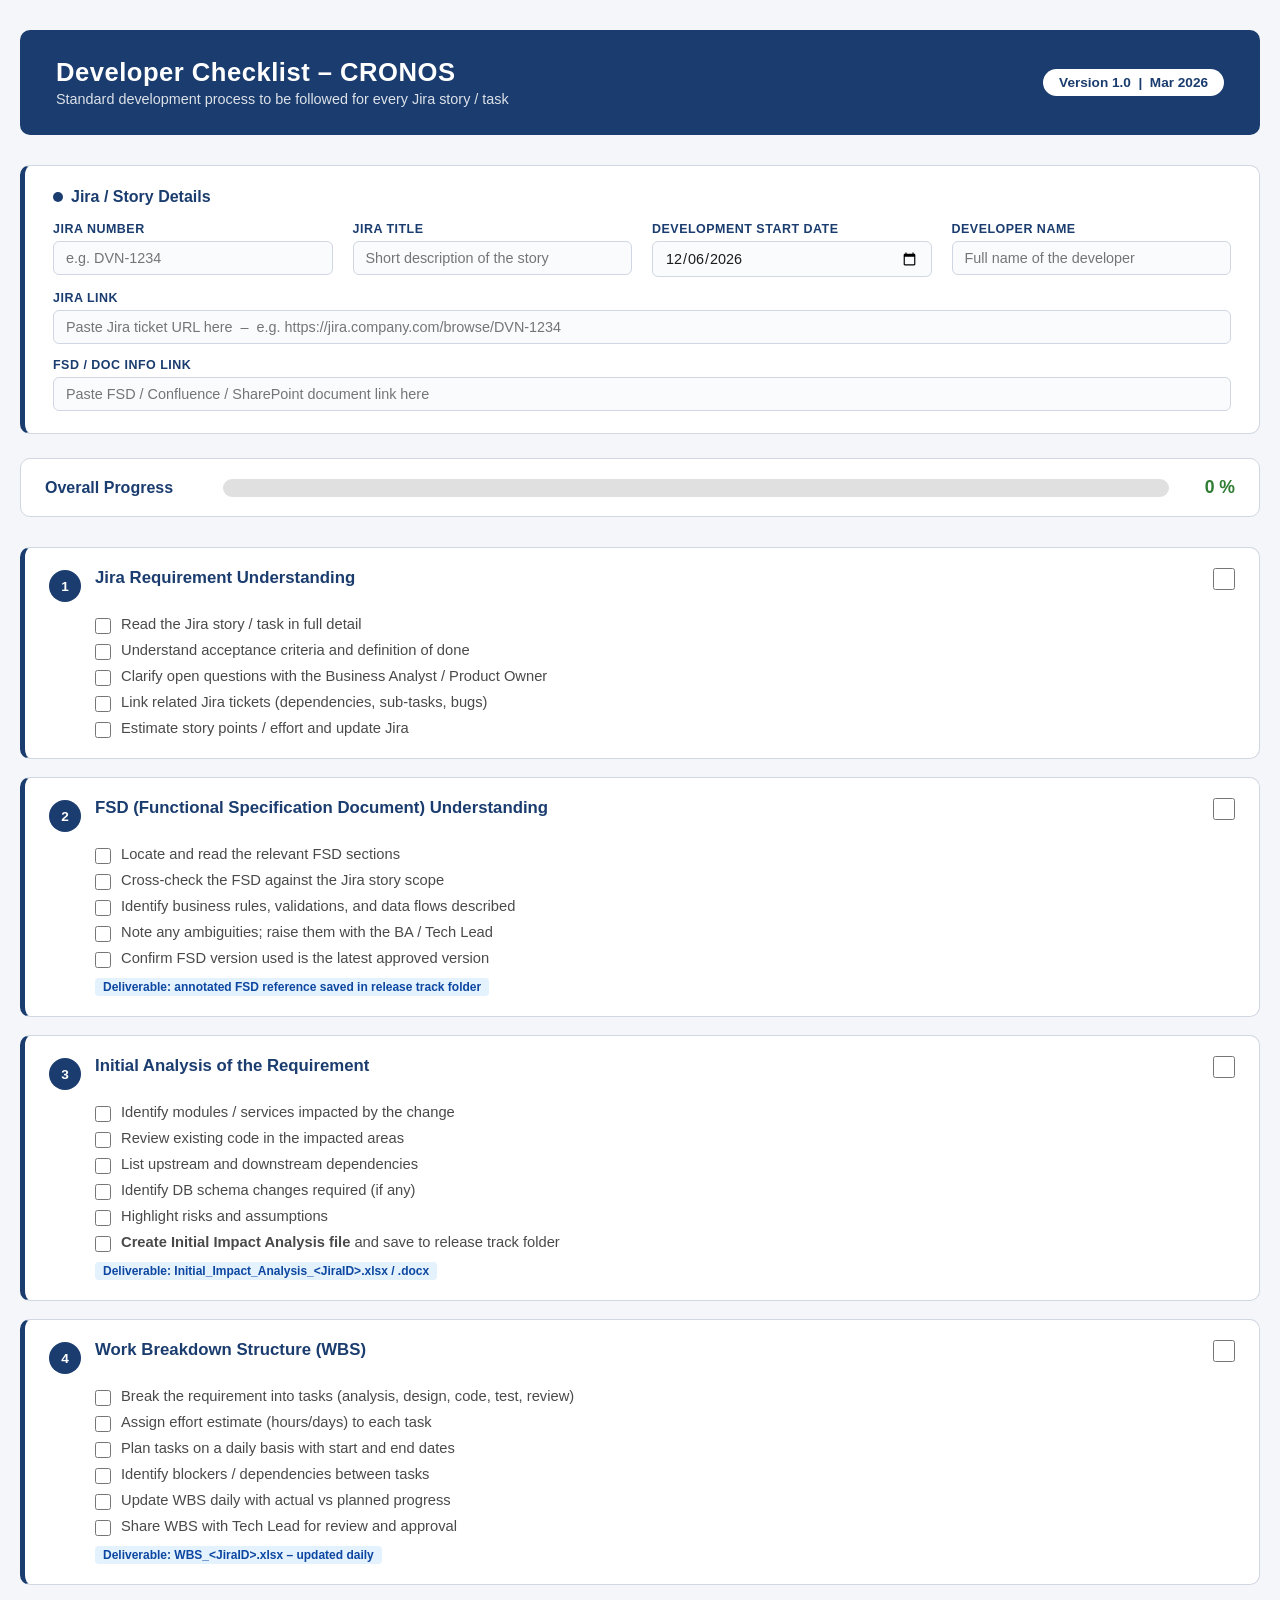
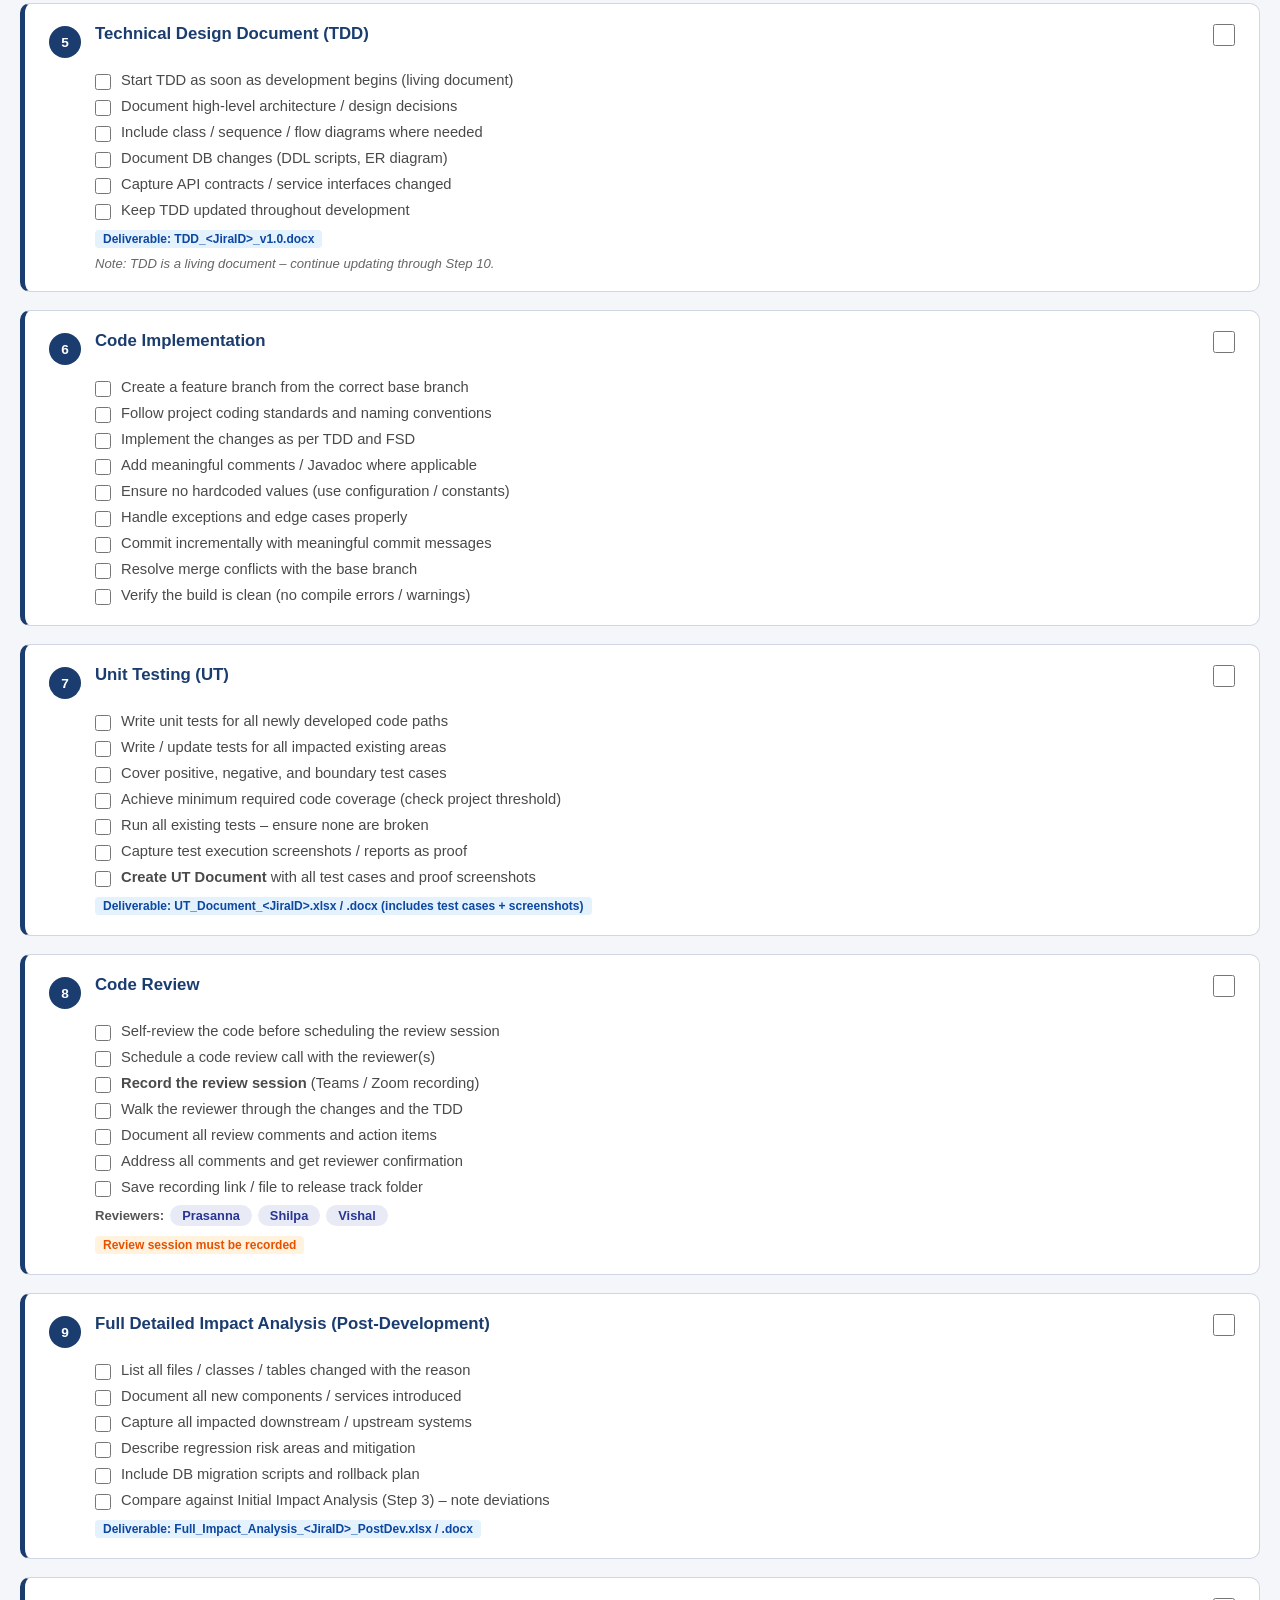
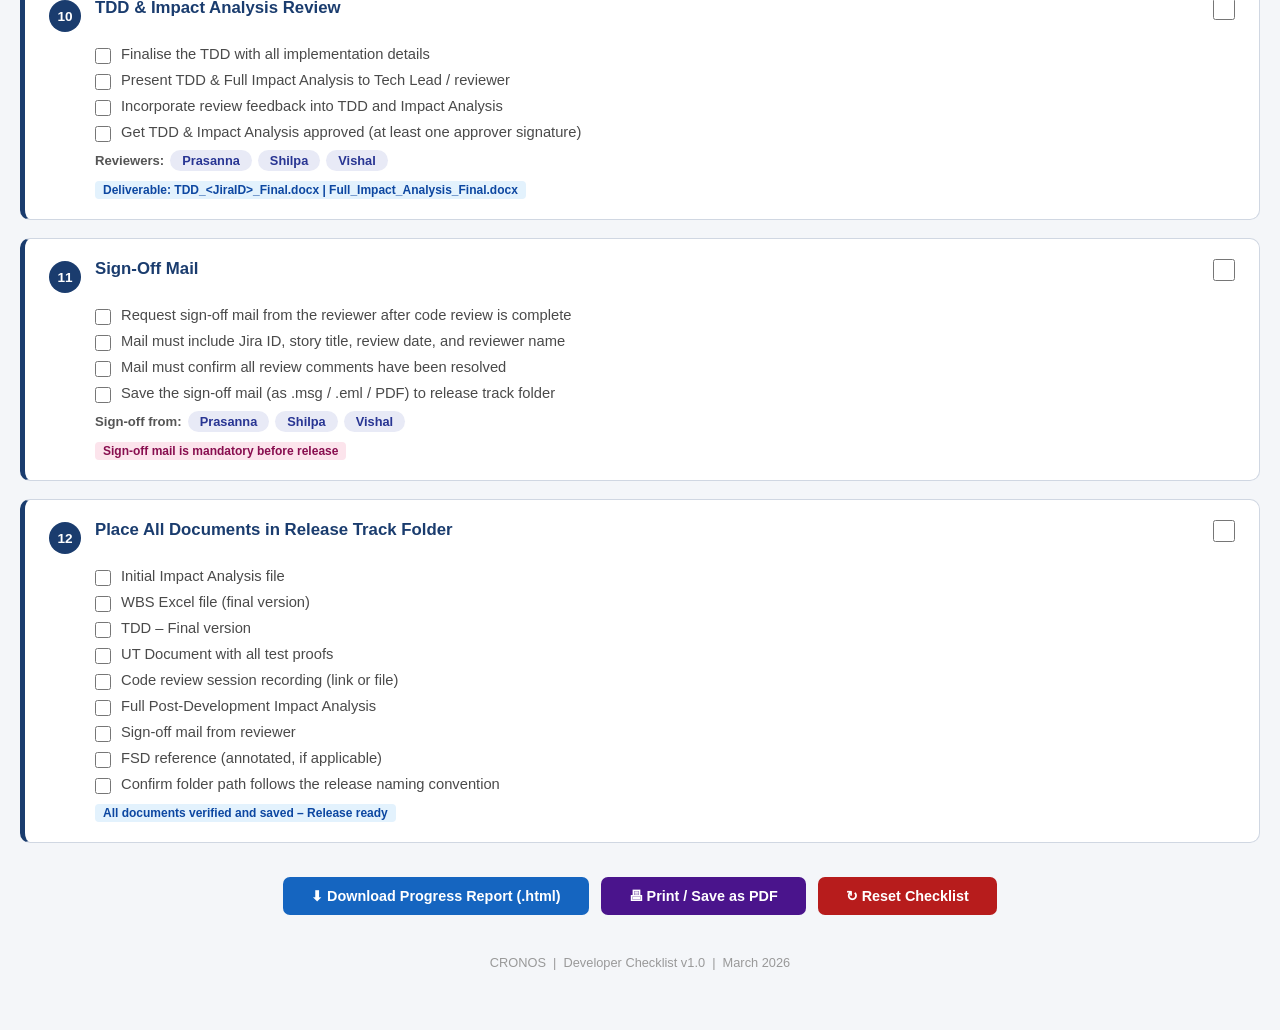
==== index.html @ ef82ad5d "Add files via upload DevCheckList_V1" ====
<!DOCTYPE html>
<html lang="en">
  <head>
    <meta charset="UTF-8" />
    <meta name="viewport" content="width=device-width, initial-scale=1.0" />
    <title>Dev Cronos</title>
    <style>
      :root {
        --primary: #1a3c6e;
        --accent: #2e7d32;
        --warn: #b71c1c;
        --light-bg: #f4f6f9;
        --card-bg: #ffffff;
        --border: #d0d7e2;
        --text: #1c1c1c;
        --sub-text: #4a4a4a;
        --done-bg: #e8f5e9;
        --done-text: #1b5e20;
      }

      * {
        box-sizing: border-box;
        margin: 0;
        padding: 0;
      }

      body {
        font-family: "Segoe UI", Tahoma, Geneva, Verdana, sans-serif;
        background: var(--light-bg);
        color: var(--text);
        padding: 30px 20px 60px;
      }

      header {
        background: var(--primary);
        color: #fff;
        border-radius: 10px;
        padding: 28px 36px;
        margin-bottom: 30px;
        display: flex;
        align-items: center;
        justify-content: space-between;
        flex-wrap: wrap;
        gap: 12px;
      }
      header h1 {
        font-size: 1.6rem;
        letter-spacing: 0.5px;
      }
      header p {
        font-size: 0.9rem;
        opacity: 0.85;
        margin-top: 4px;
      }
      .badge {
        background: #fff;
        color: var(--primary);
        font-weight: 700;
        font-size: 0.85rem;
        border-radius: 20px;
        padding: 6px 16px;
        white-space: nowrap;
      }

      /* ── Progress bar ── */
      .progress-wrap {
        background: var(--card-bg);
        border: 1px solid var(--border);
        border-radius: 10px;
        padding: 18px 24px;
        margin-bottom: 30px;
        display: flex;
        align-items: center;
        gap: 18px;
        flex-wrap: wrap;
      }
      .progress-label {
        font-weight: 600;
        color: var(--primary);
        min-width: 160px;
      }
      .bar-outer {
        flex: 1;
        min-width: 200px;
        background: #e0e0e0;
        border-radius: 20px;
        height: 18px;
        overflow: hidden;
      }
      .bar-inner {
        height: 100%;
        background: linear-gradient(90deg, #2e7d32, #66bb6a);
        border-radius: 20px;
        transition: width 0.4s ease;
        width: 0%;
      }
      .progress-pct {
        font-weight: 700;
        font-size: 1.1rem;
        color: var(--accent);
        min-width: 48px;
        text-align: right;
      }

      /* ── Step cards ── */
      .step-card {
        background: var(--card-bg);
        border: 1px solid var(--border);
        border-left: 5px solid var(--primary);
        border-radius: 10px;
        padding: 20px 24px;
        margin-bottom: 18px;
        transition: border-left-color 0.25s, background 0.25s;
      }
      .step-card.completed {
        border-left-color: var(--accent);
        background: var(--done-bg);
      }

      .step-header {
        display: flex;
        align-items: flex-start;
        gap: 14px;
      }

      .step-number {
        background: var(--primary);
        color: #fff;
        font-weight: 700;
        font-size: 0.85rem;
        border-radius: 50%;
        width: 32px;
        height: 32px;
        display: flex;
        align-items: center;
        justify-content: center;
        flex-shrink: 0;
        margin-top: 2px;
        transition: background 0.25s;
      }
      .step-card.completed .step-number {
        background: var(--accent);
      }

      .step-title {
        font-size: 1.05rem;
        font-weight: 700;
        color: var(--primary);
        flex: 1;
      }
      .step-card.completed .step-title {
        color: var(--done-text);
      }

      /* main checkbox */
      .main-check {
        width: 22px;
        height: 22px;
        cursor: pointer;
        accent-color: var(--accent);
        flex-shrink: 0;
      }

      .step-body {
        margin-top: 14px;
        padding-left: 46px;
      }

      /* sub-checklist */
      .sub-list {
        list-style: none;
        display: flex;
        flex-direction: column;
        gap: 8px;
      }
      .sub-list li {
        display: flex;
        align-items: flex-start;
        gap: 10px;
        font-size: 0.92rem;
        color: var(--sub-text);
      }
      .sub-list input[type="checkbox"] {
        width: 16px;
        height: 16px;
        cursor: pointer;
        accent-color: var(--accent);
        flex-shrink: 0;
        margin-top: 2px;
      }
      .sub-list span.done {
        text-decoration: line-through;
        color: #999;
      }

      /* notes / deliverable tag */
      .tag {
        display: inline-block;
        font-size: 0.75rem;
        font-weight: 600;
        border-radius: 4px;
        padding: 2px 8px;
        margin-top: 10px;
      }
      .tag-deliverable {
        background: #e3f2fd;
        color: #0d47a1;
      }
      .tag-review {
        background: #fff3e0;
        color: #e65100;
      }
      .tag-signoff {
        background: #fce4ec;
        color: #880e4f;
      }

      .note {
        font-size: 0.82rem;
        color: #666;
        margin-top: 8px;
        font-style: italic;
      }

      /* reviewer chips */
      .reviewers {
        margin-top: 8px;
        display: flex;
        flex-wrap: wrap;
        gap: 6px;
      }
      .chip {
        background: #e8eaf6;
        color: #283593;
        border-radius: 20px;
        padding: 3px 12px;
        font-size: 0.8rem;
        font-weight: 600;
      }

      /* ── Jira Info Panel ── */
      .jira-panel {
        background: var(--card-bg);
        border: 1px solid var(--border);
        border-left: 5px solid var(--primary);
        border-radius: 10px;
        padding: 22px 28px;
        margin-bottom: 24px;
      }
      .jira-panel h2 {
        font-size: 1rem;
        font-weight: 700;
        color: var(--primary);
        margin-bottom: 16px;
        display: flex;
        align-items: center;
        gap: 8px;
      }
      .jira-panel h2::before {
        content: "";
        display: inline-block;
        width: 10px;
        height: 10px;
        background: var(--primary);
        border-radius: 50%;
      }
      .jira-grid {
        display: grid;
        grid-template-columns: repeat(auto-fill, minmax(260px, 1fr));
        gap: 14px 20px;
      }
      .jira-field {
        display: flex;
        flex-direction: column;
        gap: 5px;
      }
      .jira-field label {
        font-size: 0.78rem;
        font-weight: 700;
        color: var(--primary);
        text-transform: uppercase;
        letter-spacing: 0.5px;
      }
      .jira-field input {
        border: 1px solid var(--border);
        border-radius: 6px;
        padding: 8px 12px;
        font-size: 0.9rem;
        font-family: inherit;
        color: var(--text);
        background: #fafbfd;
        width: 100%;
        transition: border-color 0.2s, box-shadow 0.2s;
      }
      .jira-field input:focus {
        outline: none;
        border-color: var(--primary);
        box-shadow: 0 0 0 3px rgba(26, 60, 110, 0.12);
      }
      .jira-field.full-width {
        grid-column: 1 / -1;
      }

      /* ── Action Buttons ── */
      .actions {
        display: flex;
        justify-content: center;
        flex-wrap: wrap;
        gap: 12px;
        margin-top: 34px;
      }
      .actions button {
        border: none;
        border-radius: 7px;
        padding: 11px 28px;
        font-size: 0.9rem;
        font-weight: 700;
        cursor: pointer;
        font-family: inherit;
        transition: background 0.2s, transform 0.1s;
      }
      .actions button:active {
        transform: scale(0.97);
      }
      .btn-reset {
        background: var(--warn);
        color: #fff;
      }
      .btn-reset:hover {
        background: #c62828;
      }
      .btn-html {
        background: #1565c0;
        color: #fff;
      }
      .btn-html:hover {
        background: #0d47a1;
      }
      .btn-pdf {
        background: #4a148c;
        color: #fff;
      }
      .btn-pdf:hover {
        background: #38006b;
      }

      footer {
        text-align: center;
        margin-top: 40px;
        font-size: 0.8rem;
        color: #999;
      }

      /* ── Print / PDF ── */
      @media print {
        body {
          background: #fff;
          padding: 10px;
          font-size: 11pt;
        }
        header {
          border-radius: 0;
          padding: 14px 20px;
        }
        .jira-panel,
        .progress-wrap,
        .step-card {
          break-inside: avoid;
        }
        .actions {
          display: none !important;
        }
        .jira-field input {
          border: none;
          border-bottom: 1px solid #ccc;
          background: transparent;
          padding: 2px 4px;
        }
        .bar-inner {
          print-color-adjust: exact;
          -webkit-print-color-adjust: exact;
        }
        .step-card.completed {
          background: #e8f5e9 !important;
        }
      }
    </style>
  </head>
  <body>
    <header>
      <div>
        <h1>Developer Checklist – CRONOS</h1>
        <p>
          Standard development process to be followed for every Jira story /
          task
        </p>
      </div>
      <span class="badge">Version 1.0 &nbsp;|&nbsp; Mar 2026</span>
    </header>

    <!-- ── JIRA INFO PANEL ── -->
    <div class="jira-panel">
      <h2>Jira / Story Details</h2>
      <div class="jira-grid">
        <div class="jira-field">
          <label>Jira Number</label>
          <input
            type="text"
            id="fi-jira-number"
            placeholder="e.g. DVN-1234"
            oninput="autoSave()"
          />
        </div>

        <div class="jira-field">
          <label>Jira Title</label>
          <input
            type="text"
            id="fi-jira-title"
            placeholder="Short description of the story"
            oninput="autoSave()"
          />
        </div>

        <div class="jira-field">
          <label>Development Start Date</label>
          <input type="date" id="fi-date" oninput="autoSave()" />
        </div>

        <div class="jira-field">
          <label>Developer Name</label>
          <input
            type="text"
            id="fi-dev-name"
            placeholder="Full name of the developer"
            oninput="autoSave()"
          />
        </div>

        <div class="jira-field full-width">
          <label>Jira Link</label>
          <input
            type="url"
            id="fi-jira-link"
            placeholder="Paste Jira ticket URL here  –  e.g. https://jira.company.com/browse/DVN-1234"
            oninput="autoSave()"
          />
        </div>

        <div class="jira-field full-width">
          <label>FSD / Doc Info Link</label>
          <input
            type="url"
            id="fi-fsd-link"
            placeholder="Paste FSD / Confluence / SharePoint document link here"
            oninput="autoSave()"
          />
        </div>
      </div>
    </div>

    <!-- ── PROGRESS ── -->
    <div class="progress-wrap">
      <span class="progress-label">Overall Progress</span>
      <div class="bar-outer">
        <div class="bar-inner" id="progressBar"></div>
      </div>
      <span class="progress-pct" id="progressPct">0 %</span>
    </div>

    <!-- ══════════════════════════════════════════════
     STEP 1
════════════════════════════════════════════════ -->
    <div class="step-card" id="card-1">
      <div class="step-header">
        <span class="step-number">1</span>
        <span class="step-title">Jira Requirement Understanding</span>
        <input
          type="checkbox"
          class="main-check"
          id="main-1"
          onchange="toggleCard(1)"
        />
      </div>
      <div class="step-body">
        <ul class="sub-list">
          <li>
            <input type="checkbox" class="sub-cb" onchange="syncMain(1)" /><span
              >Read the Jira story / task in full detail</span
            >
          </li>
          <li>
            <input type="checkbox" class="sub-cb" onchange="syncMain(1)" /><span
              >Understand acceptance criteria and definition of done</span
            >
          </li>
          <li>
            <input type="checkbox" class="sub-cb" onchange="syncMain(1)" /><span
              >Clarify open questions with the Business Analyst / Product
              Owner</span
            >
          </li>
          <li>
            <input type="checkbox" class="sub-cb" onchange="syncMain(1)" /><span
              >Link related Jira tickets (dependencies, sub-tasks, bugs)</span
            >
          </li>
          <li>
            <input type="checkbox" class="sub-cb" onchange="syncMain(1)" /><span
              >Estimate story points / effort and update Jira</span
            >
          </li>
        </ul>
      </div>
    </div>

    <!-- ══════════════════════════════════════════════
     STEP 2
════════════════════════════════════════════════ -->
    <div class="step-card" id="card-2">
      <div class="step-header">
        <span class="step-number">2</span>
        <span class="step-title"
          >FSD (Functional Specification Document) Understanding</span
        >
        <input
          type="checkbox"
          class="main-check"
          id="main-2"
          onchange="toggleCard(2)"
        />
      </div>
      <div class="step-body">
        <ul class="sub-list">
          <li>
            <input type="checkbox" class="sub-cb" onchange="syncMain(2)" /><span
              >Locate and read the relevant FSD sections</span
            >
          </li>
          <li>
            <input type="checkbox" class="sub-cb" onchange="syncMain(2)" /><span
              >Cross-check the FSD against the Jira story scope</span
            >
          </li>
          <li>
            <input type="checkbox" class="sub-cb" onchange="syncMain(2)" /><span
              >Identify business rules, validations, and data flows
              described</span
            >
          </li>
          <li>
            <input type="checkbox" class="sub-cb" onchange="syncMain(2)" /><span
              >Note any ambiguities; raise them with the BA / Tech Lead</span
            >
          </li>
          <li>
            <input type="checkbox" class="sub-cb" onchange="syncMain(2)" /><span
              >Confirm FSD version used is the latest approved version</span
            >
          </li>
        </ul>
        <span class="tag tag-deliverable"
          >Deliverable: annotated FSD reference saved in release track
          folder</span
        >
      </div>
    </div>

    <!-- ══════════════════════════════════════════════
     STEP 3
════════════════════════════════════════════════ -->
    <div class="step-card" id="card-3">
      <div class="step-header">
        <span class="step-number">3</span>
        <span class="step-title">Initial Analysis of the Requirement</span>
        <input
          type="checkbox"
          class="main-check"
          id="main-3"
          onchange="toggleCard(3)"
        />
      </div>
      <div class="step-body">
        <ul class="sub-list">
          <li>
            <input type="checkbox" class="sub-cb" onchange="syncMain(3)" /><span
              >Identify modules / services impacted by the change</span
            >
          </li>
          <li>
            <input type="checkbox" class="sub-cb" onchange="syncMain(3)" /><span
              >Review existing code in the impacted areas</span
            >
          </li>
          <li>
            <input type="checkbox" class="sub-cb" onchange="syncMain(3)" /><span
              >List upstream and downstream dependencies</span
            >
          </li>
          <li>
            <input type="checkbox" class="sub-cb" onchange="syncMain(3)" /><span
              >Identify DB schema changes required (if any)</span
            >
          </li>
          <li>
            <input type="checkbox" class="sub-cb" onchange="syncMain(3)" /><span
              >Highlight risks and assumptions</span
            >
          </li>
          <li>
            <input type="checkbox" class="sub-cb" onchange="syncMain(3)" /><span
              ><strong>Create Initial Impact Analysis file</strong> and save to
              release track folder</span
            >
          </li>
        </ul>
        <span class="tag tag-deliverable"
          >Deliverable: Initial_Impact_Analysis_&lt;JiraID&gt;.xlsx /
          .docx</span
        >
      </div>
    </div>

    <!-- ══════════════════════════════════════════════
     STEP 4
════════════════════════════════════════════════ -->
    <div class="step-card" id="card-4">
      <div class="step-header">
        <span class="step-number">4</span>
        <span class="step-title">Work Breakdown Structure (WBS)</span>
        <input
          type="checkbox"
          class="main-check"
          id="main-4"
          onchange="toggleCard(4)"
        />
      </div>
      <div class="step-body">
        <ul class="sub-list">
          <li>
            <input type="checkbox" class="sub-cb" onchange="syncMain(4)" /><span
              >Break the requirement into tasks (analysis, design, code, test,
              review)</span
            >
          </li>
          <li>
            <input type="checkbox" class="sub-cb" onchange="syncMain(4)" /><span
              >Assign effort estimate (hours/days) to each task</span
            >
          </li>
          <li>
            <input type="checkbox" class="sub-cb" onchange="syncMain(4)" /><span
              >Plan tasks on a daily basis with start and end dates</span
            >
          </li>
          <li>
            <input type="checkbox" class="sub-cb" onchange="syncMain(4)" /><span
              >Identify blockers / dependencies between tasks</span
            >
          </li>
          <li>
            <input type="checkbox" class="sub-cb" onchange="syncMain(4)" /><span
              >Update WBS daily with actual vs planned progress</span
            >
          </li>
          <li>
            <input type="checkbox" class="sub-cb" onchange="syncMain(4)" /><span
              >Share WBS with Tech Lead for review and approval</span
            >
          </li>
        </ul>
        <span class="tag tag-deliverable"
          >Deliverable: WBS_&lt;JiraID&gt;.xlsx – updated daily</span
        >
      </div>
    </div>

    <!-- ══════════════════════════════════════════════
     STEP 5
════════════════════════════════════════════════ -->
    <div class="step-card" id="card-5">
      <div class="step-header">
        <span class="step-number">5</span>
        <span class="step-title">Technical Design Document (TDD)</span>
        <input
          type="checkbox"
          class="main-check"
          id="main-5"
          onchange="toggleCard(5)"
        />
      </div>
      <div class="step-body">
        <ul class="sub-list">
          <li>
            <input type="checkbox" class="sub-cb" onchange="syncMain(5)" /><span
              >Start TDD as soon as development begins (living document)</span
            >
          </li>
          <li>
            <input type="checkbox" class="sub-cb" onchange="syncMain(5)" /><span
              >Document high-level architecture / design decisions</span
            >
          </li>
          <li>
            <input type="checkbox" class="sub-cb" onchange="syncMain(5)" /><span
              >Include class / sequence / flow diagrams where needed</span
            >
          </li>
          <li>
            <input type="checkbox" class="sub-cb" onchange="syncMain(5)" /><span
              >Document DB changes (DDL scripts, ER diagram)</span
            >
          </li>
          <li>
            <input type="checkbox" class="sub-cb" onchange="syncMain(5)" /><span
              >Capture API contracts / service interfaces changed</span
            >
          </li>
          <li>
            <input type="checkbox" class="sub-cb" onchange="syncMain(5)" /><span
              >Keep TDD updated throughout development</span
            >
          </li>
        </ul>
        <span class="tag tag-deliverable"
          >Deliverable: TDD_&lt;JiraID&gt;_v1.0.docx</span
        >
        <p class="note">
          Note: TDD is a living document – continue updating through Step 10.
        </p>
      </div>
    </div>

    <!-- ══════════════════════════════════════════════
     STEP 6
════════════════════════════════════════════════ -->
    <div class="step-card" id="card-6">
      <div class="step-header">
        <span class="step-number">6</span>
        <span class="step-title">Code Implementation</span>
        <input
          type="checkbox"
          class="main-check"
          id="main-6"
          onchange="toggleCard(6)"
        />
      </div>
      <div class="step-body">
        <ul class="sub-list">
          <li>
            <input type="checkbox" class="sub-cb" onchange="syncMain(6)" /><span
              >Create a feature branch from the correct base branch</span
            >
          </li>
          <li>
            <input type="checkbox" class="sub-cb" onchange="syncMain(6)" /><span
              >Follow project coding standards and naming conventions</span
            >
          </li>
          <li>
            <input type="checkbox" class="sub-cb" onchange="syncMain(6)" /><span
              >Implement the changes as per TDD and FSD</span
            >
          </li>
          <li>
            <input type="checkbox" class="sub-cb" onchange="syncMain(6)" /><span
              >Add meaningful comments / Javadoc where applicable</span
            >
          </li>
          <li>
            <input type="checkbox" class="sub-cb" onchange="syncMain(6)" /><span
              >Ensure no hardcoded values (use configuration / constants)</span
            >
          </li>
          <li>
            <input type="checkbox" class="sub-cb" onchange="syncMain(6)" /><span
              >Handle exceptions and edge cases properly</span
            >
          </li>
          <li>
            <input type="checkbox" class="sub-cb" onchange="syncMain(6)" /><span
              >Commit incrementally with meaningful commit messages</span
            >
          </li>
          <li>
            <input type="checkbox" class="sub-cb" onchange="syncMain(6)" /><span
              >Resolve merge conflicts with the base branch</span
            >
          </li>
          <li>
            <input type="checkbox" class="sub-cb" onchange="syncMain(6)" /><span
              >Verify the build is clean (no compile errors / warnings)</span
            >
          </li>
        </ul>
      </div>
    </div>

    <!-- ══════════════════════════════════════════════
     STEP 7
════════════════════════════════════════════════ -->
    <div class="step-card" id="card-7">
      <div class="step-header">
        <span class="step-number">7</span>
        <span class="step-title">Unit Testing (UT)</span>
        <input
          type="checkbox"
          class="main-check"
          id="main-7"
          onchange="toggleCard(7)"
        />
      </div>
      <div class="step-body">
        <ul class="sub-list">
          <li>
            <input type="checkbox" class="sub-cb" onchange="syncMain(7)" /><span
              >Write unit tests for all newly developed code paths</span
            >
          </li>
          <li>
            <input type="checkbox" class="sub-cb" onchange="syncMain(7)" /><span
              >Write / update tests for all impacted existing areas</span
            >
          </li>
          <li>
            <input type="checkbox" class="sub-cb" onchange="syncMain(7)" /><span
              >Cover positive, negative, and boundary test cases</span
            >
          </li>
          <li>
            <input type="checkbox" class="sub-cb" onchange="syncMain(7)" /><span
              >Achieve minimum required code coverage (check project
              threshold)</span
            >
          </li>
          <li>
            <input type="checkbox" class="sub-cb" onchange="syncMain(7)" /><span
              >Run all existing tests – ensure none are broken</span
            >
          </li>
          <li>
            <input type="checkbox" class="sub-cb" onchange="syncMain(7)" /><span
              >Capture test execution screenshots / reports as proof</span
            >
          </li>
          <li>
            <input type="checkbox" class="sub-cb" onchange="syncMain(7)" /><span
              ><strong>Create UT Document</strong> with all test cases and proof
              screenshots</span
            >
          </li>
        </ul>
        <span class="tag tag-deliverable"
          >Deliverable: UT_Document_&lt;JiraID&gt;.xlsx / .docx (includes test
          cases + screenshots)</span
        >
      </div>
    </div>

    <!-- ══════════════════════════════════════════════
     STEP 8
════════════════════════════════════════════════ -->
    <div class="step-card" id="card-8">
      <div class="step-header">
        <span class="step-number">8</span>
        <span class="step-title">Code Review</span>
        <input
          type="checkbox"
          class="main-check"
          id="main-8"
          onchange="toggleCard(8)"
        />
      </div>
      <div class="step-body">
        <ul class="sub-list">
          <li>
            <input type="checkbox" class="sub-cb" onchange="syncMain(8)" /><span
              >Self-review the code before scheduling the review session</span
            >
          </li>
          <li>
            <input type="checkbox" class="sub-cb" onchange="syncMain(8)" /><span
              >Schedule a code review call with the reviewer(s)</span
            >
          </li>
          <li>
            <input type="checkbox" class="sub-cb" onchange="syncMain(8)" /><span
              ><strong>Record the review session</strong> (Teams / Zoom
              recording)</span
            >
          </li>
          <li>
            <input type="checkbox" class="sub-cb" onchange="syncMain(8)" /><span
              >Walk the reviewer through the changes and the TDD</span
            >
          </li>
          <li>
            <input type="checkbox" class="sub-cb" onchange="syncMain(8)" /><span
              >Document all review comments and action items</span
            >
          </li>
          <li>
            <input type="checkbox" class="sub-cb" onchange="syncMain(8)" /><span
              >Address all comments and get reviewer confirmation</span
            >
          </li>
          <li>
            <input type="checkbox" class="sub-cb" onchange="syncMain(8)" /><span
              >Save recording link / file to release track folder</span
            >
          </li>
        </ul>
        <div class="reviewers">
          <span
            style="
              font-size: 0.82rem;
              font-weight: 600;
              color: #555;
              align-self: center;
            "
            >Reviewers:</span
          >
          <span class="chip">Prasanna</span>
          <span class="chip">Shilpa</span>
          <span class="chip">Vishal</span>
        </div>
        <span
          class="tag tag-review"
          style="margin-top: 10px; display: inline-block"
          >Review session must be recorded</span
        >
      </div>
    </div>

    <!-- ══════════════════════════════════════════════
     STEP 9
════════════════════════════════════════════════ -->
    <div class="step-card" id="card-9">
      <div class="step-header">
        <span class="step-number">9</span>
        <span class="step-title"
          >Full Detailed Impact Analysis (Post-Development)</span
        >
        <input
          type="checkbox"
          class="main-check"
          id="main-9"
          onchange="toggleCard(9)"
        />
      </div>
      <div class="step-body">
        <ul class="sub-list">
          <li>
            <input type="checkbox" class="sub-cb" onchange="syncMain(9)" /><span
              >List all files / classes / tables changed with the reason</span
            >
          </li>
          <li>
            <input type="checkbox" class="sub-cb" onchange="syncMain(9)" /><span
              >Document all new components / services introduced</span
            >
          </li>
          <li>
            <input type="checkbox" class="sub-cb" onchange="syncMain(9)" /><span
              >Capture all impacted downstream / upstream systems</span
            >
          </li>
          <li>
            <input type="checkbox" class="sub-cb" onchange="syncMain(9)" /><span
              >Describe regression risk areas and mitigation</span
            >
          </li>
          <li>
            <input type="checkbox" class="sub-cb" onchange="syncMain(9)" /><span
              >Include DB migration scripts and rollback plan</span
            >
          </li>
          <li>
            <input type="checkbox" class="sub-cb" onchange="syncMain(9)" /><span
              >Compare against Initial Impact Analysis (Step 3) – note
              deviations</span
            >
          </li>
        </ul>
        <span class="tag tag-deliverable"
          >Deliverable: Full_Impact_Analysis_&lt;JiraID&gt;_PostDev.xlsx /
          .docx</span
        >
      </div>
    </div>

    <!-- ══════════════════════════════════════════════
     STEP 10
════════════════════════════════════════════════ -->
    <div class="step-card" id="card-10">
      <div class="step-header">
        <span class="step-number">10</span>
        <span class="step-title">TDD &amp; Impact Analysis Review</span>
        <input
          type="checkbox"
          class="main-check"
          id="main-10"
          onchange="toggleCard(10)"
        />
      </div>
      <div class="step-body">
        <ul class="sub-list">
          <li>
            <input
              type="checkbox"
              class="sub-cb"
              onchange="syncMain(10)"
            /><span>Finalise the TDD with all implementation details</span>
          </li>
          <li>
            <input
              type="checkbox"
              class="sub-cb"
              onchange="syncMain(10)"
            /><span
              >Present TDD &amp; Full Impact Analysis to Tech Lead /
              reviewer</span
            >
          </li>
          <li>
            <input
              type="checkbox"
              class="sub-cb"
              onchange="syncMain(10)"
            /><span
              >Incorporate review feedback into TDD and Impact Analysis</span
            >
          </li>
          <li>
            <input
              type="checkbox"
              class="sub-cb"
              onchange="syncMain(10)"
            /><span
              >Get TDD &amp; Impact Analysis approved (at least one approver
              signature)</span
            >
          </li>
        </ul>
        <div class="reviewers">
          <span
            style="
              font-size: 0.82rem;
              font-weight: 600;
              color: #555;
              align-self: center;
            "
            >Reviewers:</span
          >
          <span class="chip">Prasanna</span>
          <span class="chip">Shilpa</span>
          <span class="chip">Vishal</span>
        </div>
        <span class="tag tag-deliverable"
          >Deliverable: TDD_&lt;JiraID&gt;_Final.docx |
          Full_Impact_Analysis_Final.docx</span
        >
      </div>
    </div>

    <!-- ══════════════════════════════════════════════
     STEP 11
════════════════════════════════════════════════ -->
    <div class="step-card" id="card-11">
      <div class="step-header">
        <span class="step-number">11</span>
        <span class="step-title">Sign-Off Mail</span>
        <input
          type="checkbox"
          class="main-check"
          id="main-11"
          onchange="toggleCard(11)"
        />
      </div>
      <div class="step-body">
        <ul class="sub-list">
          <li>
            <input
              type="checkbox"
              class="sub-cb"
              onchange="syncMain(11)"
            /><span
              >Request sign-off mail from the reviewer after code review is
              complete</span
            >
          </li>
          <li>
            <input
              type="checkbox"
              class="sub-cb"
              onchange="syncMain(11)"
            /><span
              >Mail must include Jira ID, story title, review date, and reviewer
              name</span
            >
          </li>
          <li>
            <input
              type="checkbox"
              class="sub-cb"
              onchange="syncMain(11)"
            /><span
              >Mail must confirm all review comments have been resolved</span
            >
          </li>
          <li>
            <input
              type="checkbox"
              class="sub-cb"
              onchange="syncMain(11)"
            /><span
              >Save the sign-off mail (as .msg / .eml / PDF) to release track
              folder</span
            >
          </li>
        </ul>
        <div class="reviewers">
          <span
            style="
              font-size: 0.82rem;
              font-weight: 600;
              color: #555;
              align-self: center;
            "
            >Sign-off from:</span
          >
          <span class="chip">Prasanna</span>
          <span class="chip">Shilpa</span>
          <span class="chip">Vishal</span>
        </div>
        <span class="tag tag-signoff"
          >Sign-off mail is mandatory before release</span
        >
      </div>
    </div>

    <!-- ══════════════════════════════════════════════
     STEP 12
════════════════════════════════════════════════ -->
    <div class="step-card" id="card-12">
      <div class="step-header">
        <span class="step-number">12</span>
        <span class="step-title"
          >Place All Documents in Release Track Folder</span
        >
        <input
          type="checkbox"
          class="main-check"
          id="main-12"
          onchange="toggleCard(12)"
        />
      </div>
      <div class="step-body">
        <ul class="sub-list">
          <li>
            <input
              type="checkbox"
              class="sub-cb"
              onchange="syncMain(12)"
            /><span>Initial Impact Analysis file</span>
          </li>
          <li>
            <input
              type="checkbox"
              class="sub-cb"
              onchange="syncMain(12)"
            /><span>WBS Excel file (final version)</span>
          </li>
          <li>
            <input
              type="checkbox"
              class="sub-cb"
              onchange="syncMain(12)"
            /><span>TDD – Final version</span>
          </li>
          <li>
            <input
              type="checkbox"
              class="sub-cb"
              onchange="syncMain(12)"
            /><span>UT Document with all test proofs</span>
          </li>
          <li>
            <input
              type="checkbox"
              class="sub-cb"
              onchange="syncMain(12)"
            /><span>Code review session recording (link or file)</span>
          </li>
          <li>
            <input
              type="checkbox"
              class="sub-cb"
              onchange="syncMain(12)"
            /><span>Full Post-Development Impact Analysis</span>
          </li>
          <li>
            <input
              type="checkbox"
              class="sub-cb"
              onchange="syncMain(12)"
            /><span>Sign-off mail from reviewer</span>
          </li>
          <li>
            <input
              type="checkbox"
              class="sub-cb"
              onchange="syncMain(12)"
            /><span>FSD reference (annotated, if applicable)</span>
          </li>
          <li>
            <input
              type="checkbox"
              class="sub-cb"
              onchange="syncMain(12)"
            /><span
              >Confirm folder path follows the release naming convention</span
            >
          </li>
        </ul>
        <span class="tag tag-deliverable"
          >All documents verified and saved – Release ready</span
        >
      </div>
    </div>

    <!-- ── ACTIONS ── -->
    <div class="actions">
      <button class="btn-html" onclick="downloadHTMLReport()">
        &#11015; Download Progress Report (.html)
      </button>
      <button class="btn-pdf" onclick="window.print()">
        &#128438; Print / Save as PDF
      </button>
      <button class="btn-reset" onclick="resetAll()">
        &#8635; Reset Checklist
      </button>
    </div>

    <footer>
      CRONOS &nbsp;|&nbsp; Developer Checklist v1.0 &nbsp;|&nbsp; March 2026
    </footer>

    <script>
      const TOTAL_STEPS = 12;
      const INFO_FIELDS = [
        "fi-jira-number",
        "fi-jira-title",
        "fi-date",
        "fi-dev-name",
        "fi-jira-link",
        "fi-fsd-link",
      ];

      /* ── Progress bar ── */
      function updateProgress() {
        const checked = document.querySelectorAll(".main-check:checked").length;
        const pct = Math.round((checked / TOTAL_STEPS) * 100);
        document.getElementById("progressBar").style.width = pct + "%";
        document.getElementById("progressPct").textContent = pct + " %";
      }

      /* ── Toggle full card (main checkbox) ── */
      function toggleCard(n) {
        const card = document.getElementById("card-" + n);
        const main = document.getElementById("main-" + n);
        const subCbs = card.querySelectorAll(".sub-cb");
        if (main.checked) {
          card.classList.add("completed");
          subCbs.forEach((cb) => {
            cb.checked = true;
            cb.nextElementSibling.classList.add("done");
          });
        } else {
          card.classList.remove("completed");
          subCbs.forEach((cb) => {
            cb.checked = false;
            cb.nextElementSibling.classList.remove("done");
          });
        }
        updateProgress();
        autoSave();
      }

      /* ── Sub-checkbox → sync main ── */
      function syncMain(n) {
        const card = document.getElementById("card-" + n);
        const main = document.getElementById("main-" + n);
        const subCbs = Array.from(card.querySelectorAll(".sub-cb"));
        subCbs.forEach((cb) =>
          cb.nextElementSibling.classList.toggle("done", cb.checked)
        );
        const allChecked = subCbs.every((cb) => cb.checked);
        main.checked = allChecked;
        card.classList.toggle("completed", allChecked);
        updateProgress();
        autoSave();
      }

      /* ── Auto-save to localStorage ── */
      function getStorageKey() {
        const num = document.getElementById("fi-jira-number").value.trim();
        return "dvn_checklist_" + (num || "default");
      }
      function autoSave() {
        const state = { fields: {}, subCbs: [] };
        INFO_FIELDS.forEach((id) => {
          state.fields[id] = document.getElementById(id).value;
        });
        state.subCbs = Array.from(document.querySelectorAll(".sub-cb")).map(
          (cb) => cb.checked
        );
        state.mainCbs = {};
        for (let n = 1; n <= TOTAL_STEPS; n++) {
          const m = document.getElementById("main-" + n);
          if (m) state.mainCbs["main-" + n] = m.checked;
        }
        try {
          localStorage.setItem(getStorageKey(), JSON.stringify(state));
        } catch (e) {}
      }
      function loadSaved(key) {
        try {
          const raw = localStorage.getItem(key);
          if (!raw) return false;
          const state = JSON.parse(raw);
          if (state.fields)
            INFO_FIELDS.forEach((id) => {
              if (state.fields[id] !== undefined)
                document.getElementById(id).value = state.fields[id];
            });
          if (state.mainCbs)
            Object.entries(state.mainCbs).forEach(([id, val]) => {
              const el = document.getElementById(id);
              if (el) el.checked = val;
            });
          if (state.subCbs) {
            const allCbs = Array.from(document.querySelectorAll(".sub-cb"));
            state.subCbs.forEach((val, i) => {
              if (allCbs[i]) {
                allCbs[i].checked = val;
                allCbs[i].nextElementSibling.classList.toggle("done", val);
              }
            });
          }
          for (let n = 1; n <= TOTAL_STEPS; n++) {
            const m = document.getElementById("main-" + n);
            if (m)
              document
                .getElementById("card-" + n)
                .classList.toggle("completed", m.checked);
          }
          return true;
        } catch (e) {
          return false;
        }
      }

      /* ── Reset ── */
      function resetAll() {
        if (!confirm("Reset the entire checklist? All progress will be lost."))
          return;
        document
          .querySelectorAll('input[type="checkbox"]')
          .forEach((cb) => (cb.checked = false));
        document
          .querySelectorAll(".step-card")
          .forEach((c) => c.classList.remove("completed"));
        document
          .querySelectorAll(".sub-list span")
          .forEach((s) => s.classList.remove("done"));
        INFO_FIELDS.forEach((id) => (document.getElementById(id).value = ""));
        try {
          localStorage.removeItem(getStorageKey());
        } catch (e) {}
        updateProgress();
      }

      /* ── Download HTML Progress Report ── */
      function downloadHTMLReport() {
        const jiraNum =
          document.getElementById("fi-jira-number").value.trim() || "NoJira";
        const jiraTitle =
          document.getElementById("fi-jira-title").value.trim() || "Untitled";
        const devName =
          document.getElementById("fi-dev-name").value.trim() || "—";
        const devDate = document.getElementById("fi-date").value || "—";
        const jiraLink =
          document.getElementById("fi-jira-link").value.trim() || "";
        const fsdLink =
          document.getElementById("fi-fsd-link").value.trim() || "";
        const doneCount = document.querySelectorAll(
          ".main-check:checked"
        ).length;
        const pct = Math.round((doneCount / TOTAL_STEPS) * 100);
        const now = new Date().toLocaleString("en-GB");

        const stepTitles = [
          "Jira Requirement Understanding",
          "FSD Understanding",
          "Initial Analysis of the Requirement",
          "Work Breakdown Structure (WBS)",
          "Technical Design Document (TDD)",
          "Code Implementation",
          "Unit Testing (UT)",
          "Code Review",
          "Full Detailed Impact Analysis (Post-Dev)",
          "TDD & Impact Analysis Review",
          "Sign-Off Mail",
          "Place All Documents in Release Track Folder",
        ];

        let stepRows = "";
        for (let n = 1; n <= TOTAL_STEPS; n++) {
          const main = document.getElementById("main-" + n);
          const card = document.getElementById("card-" + n);
          const subCbs = Array.from(card.querySelectorAll(".sub-cb"));
          const done = subCbs.filter((c) => c.checked).length;
          const total = subCbs.length;
          const pctStep = Math.round((done / total) * 100);
          const colour = main.checked
            ? "#2e7d32"
            : done > 0
            ? "#e65100"
            : "#9e9e9e";
          const status = main.checked
            ? "&#10003; COMPLETE"
            : done > 0
            ? "&#9654; IN PROGRESS"
            : "&#9711; NOT STARTED";
          let subRows = "";
          subCbs.forEach((cb) => {
            const label = cb.nextElementSibling.textContent.trim();
            const tick = cb.checked ? "&#10003;" : "&#9711;";
            const sty = cb.checked ? "color:#2e7d32" : "color:#bbb";
            subRows += `<tr><td colspan="4" style="padding:3px 6px 3px 32px;font-size:10pt;${sty}">${tick}&nbsp;${label}</td></tr>`;
          });
          stepRows += `
        <tr style="background:${
          main.checked ? "#e8f5e9" : done > 0 ? "#fff8e1" : "#fff"
        }">
          <td style="padding:8px 10px;font-weight:700;color:#1a3c6e;text-align:center">${n}</td>
          <td style="padding:8px 10px;font-weight:700;color:#1a3c6e">${
            stepTitles[n - 1]
          }</td>
          <td style="padding:8px 10px;text-align:center;color:${colour};font-weight:700;white-space:nowrap">${status}</td>
          <td style="padding:8px 10px;text-align:center;color:${colour}">${done}/${total} (${pctStep}%)</td>
        </tr>${subRows}
        <tr><td colspan="4" style="height:3px;background:#f4f6f9"></td></tr>`;
        }

        const html = `<!DOCTYPE html>
<html lang="en"><head><meta charset="UTF-8"/>
<title>Progress Report – ${jiraNum}</title>
<style>
  body{font-family:'Segoe UI',sans-serif;background:#f4f6f9;color:#1c1c1c;padding:28px 22px;}
  h1{color:#1a3c6e;margin-bottom:4px;}
  .info-row{display:flex;gap:14px;flex-wrap:wrap;margin-bottom:20px;}
  .info-box{background:#fff;border:1px solid #d0d7e2;border-radius:8px;padding:12px 18px;flex:1;min-width:200px;}
  .info-box label{font-size:9pt;color:#1a3c6e;font-weight:700;display:block;margin-bottom:3px;text-transform:uppercase;letter-spacing:.5px;}
  .info-box span{font-size:11pt;}
  .bar-outer{background:#e0e0e0;border-radius:20px;height:20px;overflow:hidden;margin:10px 0;}
  .bar-inner{height:100%;background:linear-gradient(90deg,#2e7d32,#66bb6a);border-radius:20px;width:${pct}%;print-color-adjust:exact;-webkit-print-color-adjust:exact;}
  table{border-collapse:collapse;width:100%;background:#fff;border:1px solid #d0d7e2;border-radius:8px;overflow:hidden;font-size:11pt;}
  th{background:#1a3c6e;color:#fff;padding:10px;text-align:left;}
  a{color:#1565c0;}
  @media print{body{background:#fff;padding:8px;}.bar-inner{print-color-adjust:exact;-webkit-print-color-adjust:exact;}}
</style></head><body>
  <h1>Development Progress Report</h1>
  <p style="color:#888;font-size:9pt;margin-bottom:18px">Generated: ${now} &nbsp;|&nbsp; Cronos NOV</p>
  <div class="info-row">
    <div class="info-box"><label>Jira Number</label><span>${jiraNum}</span></div>
    <div class="info-box"><label>Jira Title</label><span>${jiraTitle}</span></div>
    <div class="info-box"><label>Developer</label><span>${devName}</span></div>
    <div class="info-box"><label>Start Date</label><span>${devDate}</span></div>
    ${
      jiraLink
        ? `<div class="info-box" style="flex-basis:100%"><label>Jira Link</label><span><a href="${jiraLink}" target="_blank">${jiraLink}</a></span></div>`
        : ""
    }
    ${
      fsdLink
        ? `<div class="info-box" style="flex-basis:100%"><label>FSD / Doc Link</label><span><a href="${fsdLink}" target="_blank">${fsdLink}</a></span></div>`
        : ""
    }
  </div>
  <div style="background:#fff;border:1px solid #d0d7e2;border-radius:8px;padding:16px 20px;margin-bottom:22px">
    <strong style="color:#1a3c6e;font-size:13pt">Overall Progress: ${pct}%</strong>
    <span style="color:#888;font-size:9pt"> &nbsp;(${doneCount} of ${TOTAL_STEPS} steps complete)</span>
    <div class="bar-outer"><div class="bar-inner"></div></div>
  </div>
  <table>
    <thead><tr><th style="width:36px">#</th><th>Step</th><th style="text-align:center;width:160px">Status</th><th style="text-align:center;width:110px">Sub-tasks</th></tr></thead>
    <tbody>${stepRows}</tbody>
  </table>
  <p style="margin-top:22px;font-size:8pt;color:#aaa;text-align:center">Cronos NOV &nbsp;|&nbsp; Developer Checklist v1.0 &nbsp;|&nbsp; ${now}</p>
</body></html>`;

        const blob = new Blob([html], { type: "text/html" });
        const url = URL.createObjectURL(blob);
        const a = document.createElement("a");
        a.href = url;
        a.download = `Progress_Report_${jiraNum}_${
          devDate !== "—" ? devDate : "NoDate"
        }.html`;
        document.body.appendChild(a);
        a.click();
        setTimeout(() => {
          URL.revokeObjectURL(url);
          a.remove();
        }, 1000);
      }

      /* ── Init ── */
      (function init() {
        const dateField = document.getElementById("fi-date");
        if (!dateField.value)
          dateField.value = new Date().toISOString().split("T")[0];
        loadSaved("dvn_checklist_default");
        updateProgress();
      })();
    </script>
  </body>
</html>
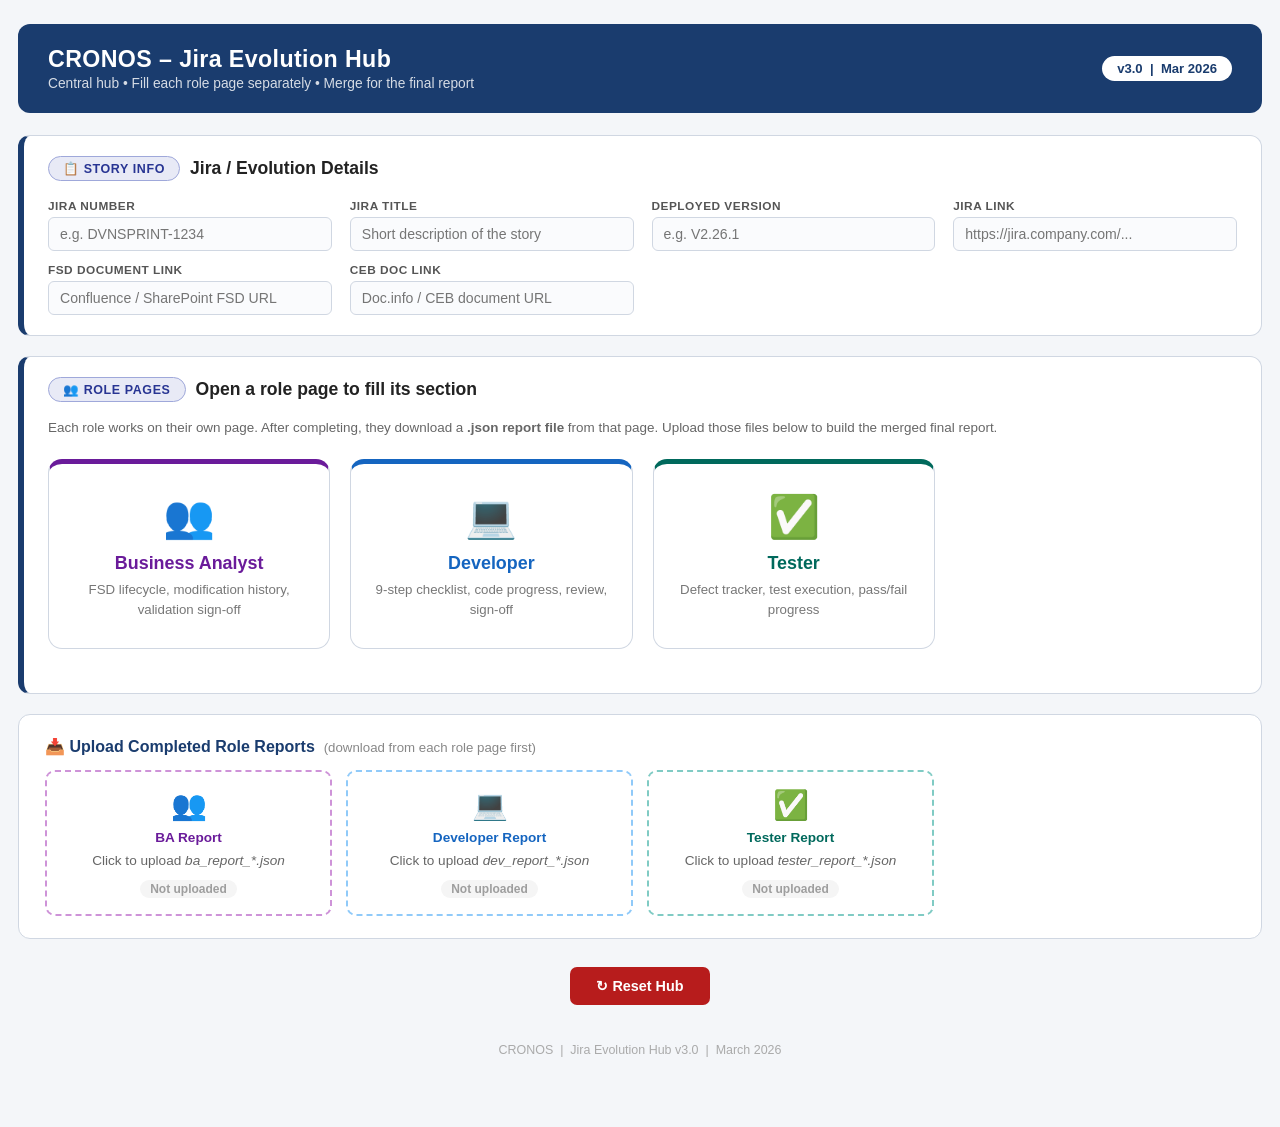
==== commit 57c38435: "Add files via upload Evolution_CheckList_v3" ====
--- a/index.html
+++ b/index.html
@@ -1,1529 +1,455 @@
 <!DOCTYPE html>
 <html lang="en">
-  <head>
-    <meta charset="UTF-8" />
-    <meta name="viewport" content="width=device-width, initial-scale=1.0" />
-    <title>Dev Cronos</title>
-    <style>
-      :root {
-        --primary: #1a3c6e;
-        --accent: #2e7d32;
-        --warn: #b71c1c;
-        --light-bg: #f4f6f9;
-        --card-bg: #ffffff;
-        --border: #d0d7e2;
-        --text: #1c1c1c;
-        --sub-text: #4a4a4a;
-        --done-bg: #e8f5e9;
-        --done-text: #1b5e20;
-      }
-
-      * {
-        box-sizing: border-box;
-        margin: 0;
-        padding: 0;
-      }
-
-      body {
-        font-family: "Segoe UI", Tahoma, Geneva, Verdana, sans-serif;
-        background: var(--light-bg);
-        color: var(--text);
-        padding: 30px 20px 60px;
-      }
-
-      header {
-        background: var(--primary);
-        color: #fff;
-        border-radius: 10px;
-        padding: 28px 36px;
-        margin-bottom: 30px;
-        display: flex;
-        align-items: center;
-        justify-content: space-between;
-        flex-wrap: wrap;
-        gap: 12px;
-      }
-      header h1 {
-        font-size: 1.6rem;
-        letter-spacing: 0.5px;
-      }
-      header p {
-        font-size: 0.9rem;
-        opacity: 0.85;
-        margin-top: 4px;
-      }
-      .badge {
-        background: #fff;
-        color: var(--primary);
-        font-weight: 700;
-        font-size: 0.85rem;
-        border-radius: 20px;
-        padding: 6px 16px;
-        white-space: nowrap;
-      }
-
-      /* ── Progress bar ── */
-      .progress-wrap {
-        background: var(--card-bg);
-        border: 1px solid var(--border);
-        border-radius: 10px;
-        padding: 18px 24px;
-        margin-bottom: 30px;
-        display: flex;
-        align-items: center;
-        gap: 18px;
-        flex-wrap: wrap;
-      }
-      .progress-label {
-        font-weight: 600;
-        color: var(--primary);
-        min-width: 160px;
-      }
-      .bar-outer {
-        flex: 1;
-        min-width: 200px;
-        background: #e0e0e0;
-        border-radius: 20px;
-        height: 18px;
-        overflow: hidden;
-      }
-      .bar-inner {
-        height: 100%;
-        background: linear-gradient(90deg, #2e7d32, #66bb6a);
-        border-radius: 20px;
-        transition: width 0.4s ease;
-        width: 0%;
-      }
-      .progress-pct {
-        font-weight: 700;
-        font-size: 1.1rem;
-        color: var(--accent);
-        min-width: 48px;
-        text-align: right;
-      }
-
-      /* ── Step cards ── */
-      .step-card {
-        background: var(--card-bg);
-        border: 1px solid var(--border);
-        border-left: 5px solid var(--primary);
-        border-radius: 10px;
-        padding: 20px 24px;
-        margin-bottom: 18px;
-        transition: border-left-color 0.25s, background 0.25s;
-      }
-      .step-card.completed {
-        border-left-color: var(--accent);
-        background: var(--done-bg);
-      }
-
-      .step-header {
-        display: flex;
-        align-items: flex-start;
-        gap: 14px;
-      }
-
-      .step-number {
-        background: var(--primary);
-        color: #fff;
-        font-weight: 700;
-        font-size: 0.85rem;
-        border-radius: 50%;
-        width: 32px;
-        height: 32px;
-        display: flex;
-        align-items: center;
-        justify-content: center;
-        flex-shrink: 0;
-        margin-top: 2px;
-        transition: background 0.25s;
-      }
-      .step-card.completed .step-number {
-        background: var(--accent);
-      }
-
-      .step-title {
-        font-size: 1.05rem;
-        font-weight: 700;
-        color: var(--primary);
-        flex: 1;
-      }
-      .step-card.completed .step-title {
-        color: var(--done-text);
-      }
-
-      /* main checkbox */
-      .main-check {
-        width: 22px;
-        height: 22px;
-        cursor: pointer;
-        accent-color: var(--accent);
-        flex-shrink: 0;
-      }
-
-      .step-body {
-        margin-top: 14px;
-        padding-left: 46px;
-      }
-
-      /* sub-checklist */
-      .sub-list {
-        list-style: none;
-        display: flex;
-        flex-direction: column;
-        gap: 8px;
-      }
-      .sub-list li {
-        display: flex;
-        align-items: flex-start;
-        gap: 10px;
-        font-size: 0.92rem;
-        color: var(--sub-text);
-      }
-      .sub-list input[type="checkbox"] {
-        width: 16px;
-        height: 16px;
-        cursor: pointer;
-        accent-color: var(--accent);
-        flex-shrink: 0;
-        margin-top: 2px;
-      }
-      .sub-list span.done {
-        text-decoration: line-through;
-        color: #999;
-      }
-
-      /* notes / deliverable tag */
-      .tag {
-        display: inline-block;
-        font-size: 0.75rem;
-        font-weight: 600;
-        border-radius: 4px;
-        padding: 2px 8px;
-        margin-top: 10px;
-      }
-      .tag-deliverable {
-        background: #e3f2fd;
-        color: #0d47a1;
-      }
-      .tag-review {
-        background: #fff3e0;
-        color: #e65100;
-      }
-      .tag-signoff {
-        background: #fce4ec;
-        color: #880e4f;
-      }
-
-      .note {
-        font-size: 0.82rem;
-        color: #666;
-        margin-top: 8px;
-        font-style: italic;
-      }
-
-      /* reviewer chips */
-      .reviewers {
-        margin-top: 8px;
-        display: flex;
-        flex-wrap: wrap;
-        gap: 6px;
-      }
-      .chip {
-        background: #e8eaf6;
-        color: #283593;
-        border-radius: 20px;
-        padding: 3px 12px;
-        font-size: 0.8rem;
-        font-weight: 600;
-      }
-
-      /* ── Jira Info Panel ── */
-      .jira-panel {
-        background: var(--card-bg);
-        border: 1px solid var(--border);
-        border-left: 5px solid var(--primary);
-        border-radius: 10px;
-        padding: 22px 28px;
-        margin-bottom: 24px;
-      }
-      .jira-panel h2 {
-        font-size: 1rem;
-        font-weight: 700;
-        color: var(--primary);
-        margin-bottom: 16px;
-        display: flex;
-        align-items: center;
-        gap: 8px;
-      }
-      .jira-panel h2::before {
-        content: "";
-        display: inline-block;
-        width: 10px;
-        height: 10px;
-        background: var(--primary);
-        border-radius: 50%;
-      }
-      .jira-grid {
-        display: grid;
-        grid-template-columns: repeat(auto-fill, minmax(260px, 1fr));
-        gap: 14px 20px;
-      }
-      .jira-field {
-        display: flex;
-        flex-direction: column;
-        gap: 5px;
-      }
-      .jira-field label {
-        font-size: 0.78rem;
-        font-weight: 700;
-        color: var(--primary);
-        text-transform: uppercase;
-        letter-spacing: 0.5px;
-      }
-      .jira-field input {
-        border: 1px solid var(--border);
-        border-radius: 6px;
-        padding: 8px 12px;
-        font-size: 0.9rem;
-        font-family: inherit;
-        color: var(--text);
-        background: #fafbfd;
-        width: 100%;
-        transition: border-color 0.2s, box-shadow 0.2s;
-      }
-      .jira-field input:focus {
-        outline: none;
-        border-color: var(--primary);
-        box-shadow: 0 0 0 3px rgba(26, 60, 110, 0.12);
-      }
-      .jira-field.full-width {
-        grid-column: 1 / -1;
-      }
-
-      /* ── Action Buttons ── */
-      .actions {
-        display: flex;
-        justify-content: center;
-        flex-wrap: wrap;
-        gap: 12px;
-        margin-top: 34px;
-      }
-      .actions button {
-        border: none;
-        border-radius: 7px;
-        padding: 11px 28px;
-        font-size: 0.9rem;
-        font-weight: 700;
-        cursor: pointer;
-        font-family: inherit;
-        transition: background 0.2s, transform 0.1s;
-      }
-      .actions button:active {
-        transform: scale(0.97);
-      }
-      .btn-reset {
-        background: var(--warn);
-        color: #fff;
-      }
-      .btn-reset:hover {
-        background: #c62828;
-      }
-      .btn-html {
-        background: #1565c0;
-        color: #fff;
-      }
-      .btn-html:hover {
-        background: #0d47a1;
-      }
-      .btn-pdf {
-        background: #4a148c;
-        color: #fff;
-      }
-      .btn-pdf:hover {
-        background: #38006b;
-      }
-
-      footer {
-        text-align: center;
-        margin-top: 40px;
-        font-size: 0.8rem;
-        color: #999;
-      }
-
-      /* ── Print / PDF ── */
-      @media print {
-        body {
-          background: #fff;
-          padding: 10px;
-          font-size: 11pt;
-        }
-        header {
-          border-radius: 0;
-          padding: 14px 20px;
-        }
-        .jira-panel,
-        .progress-wrap,
-        .step-card {
-          break-inside: avoid;
-        }
-        .actions {
-          display: none !important;
-        }
-        .jira-field input {
-          border: none;
-          border-bottom: 1px solid #ccc;
-          background: transparent;
-          padding: 2px 4px;
-        }
-        .bar-inner {
-          print-color-adjust: exact;
-          -webkit-print-color-adjust: exact;
-        }
-        .step-card.completed {
-          background: #e8f5e9 !important;
-        }
-      }
-    </style>
-  </head>
-  <body>
-    <header>
-      <div>
-        <h1>Developer Checklist – CRONOS</h1>
-        <p>
-          Standard development process to be followed for every Jira story /
-          task
-        </p>
+<head>
+  <meta charset="UTF-8"/>
+  <meta name="viewport" content="width=device-width,initial-scale=1.0"/>
+  <title>CRONOS – Jira Evolution Hub</title>
+  <link rel="stylesheet" href="shared.css"/>
+  <style>
+    .role-cards{display:grid;grid-template-columns:repeat(auto-fill,minmax(280px,1fr));gap:20px;margin:24px 0}
+    .role-card{background:#fff;border:1px solid var(--border);border-radius:14px;padding:28px 24px;text-align:center;transition:box-shadow .2s,transform .15s;cursor:pointer;text-decoration:none;color:inherit;display:block}
+    .role-card:hover{box-shadow:0 6px 24px rgba(0,0,0,.1);transform:translateY(-3px)}
+    .role-card .icon{font-size:2.6rem;margin-bottom:12px}
+    .role-card h3{font-size:1.12rem;margin-bottom:6px}
+    .role-card p{font-size:.83rem;color:#777;line-height:1.5}
+    .role-card.card-ba   {border-top:5px solid var(--ba)}
+    .role-card.card-dev  {border-top:5px solid var(--dev)}
+    .role-card.card-test {border-top:5px solid var(--test)}
+    .role-card.card-ba   h3{color:var(--ba)}
+    .role-card.card-dev  h3{color:var(--dev)}
+    .role-card.card-test h3{color:var(--test)}
+
+    .upload-section{background:#fff;border:1px solid var(--border);border-radius:12px;padding:22px 26px;margin-bottom:20px}
+    .upload-section h3{font-size:1rem;font-weight:700;color:var(--primary);margin-bottom:14px}
+    .upload-grid{display:grid;grid-template-columns:repeat(auto-fill,minmax(260px,1fr));gap:14px}
+    .upload-slot{border:2px dashed var(--border);border-radius:10px;padding:16px;text-align:center;transition:border-color .2s}
+    .upload-slot:hover{border-color:var(--primary-light)}
+    .upload-slot input[type=file]{display:none}
+    .upload-slot label{cursor:pointer;font-size:.85rem;color:#666;display:flex;flex-direction:column;align-items:center;gap:8px}
+    .upload-slot .slot-icon{font-size:1.8rem}
+    .upload-slot .slot-status{font-size:.75rem;font-weight:700;padding:2px 10px;border-radius:20px;margin-top:4px}
+    .slot-pending{background:#f5f5f5;color:#9e9e9e}
+    .slot-loaded {background:#e8f5e9;color:#2e7d32}
+    .upload-slot.ba-slot  {border-color:var(--ba-border)}
+    .upload-slot.dev-slot {border-color:var(--dev-border)}
+    .upload-slot.test-slot{border-color:var(--test-border)}
+
+    .summary-panel{display:none;background:#fff;border:1px solid var(--border);border-radius:12px;padding:22px 26px;margin-bottom:20px}
+    .summary-panel.visible{display:block}
+    .sum-grid{display:grid;grid-template-columns:repeat(auto-fill,minmax(160px,1fr));gap:10px;margin-top:14px}
+    .sum-card{background:var(--light-bg);border-radius:8px;padding:12px 14px}
+    .sum-card .sum-label{font-size:.72rem;font-weight:700;text-transform:uppercase;letter-spacing:.5px;color:#888}
+    .sum-card .sum-val  {font-size:1rem;font-weight:700;color:var(--primary);margin-top:3px}
+    .bar-ba  {background:linear-gradient(90deg,var(--ba),var(--ba-light))}
+    .bar-dev {background:linear-gradient(90deg,var(--dev),var(--dev-light))}
+    .bar-test{background:linear-gradient(90deg,var(--test),var(--test-light))}
+    .role-progress{display:flex;flex-direction:column;gap:8px;margin-top:14px}
+    .rp-row{display:flex;align-items:center;gap:10px}
+    .rp-label{min-width:110px;font-size:.84rem;font-weight:600;color:#444}
+    .rp-bar{flex:1;background:#e0e0e0;border-radius:20px;height:12px;overflow:hidden}
+    .rp-fill{height:100%;border-radius:20px;transition:width .4s}
+    .rp-pct{min-width:38px;text-align:right;font-size:.84rem;font-weight:700;color:#555}
+    .sign-img{max-width:100%;max-height:160px;border-radius:6px;border:1px solid var(--border);object-fit:contain;display:block;margin-top:6px}
+  </style>
+</head>
+<body>
+
+<header>
+  <div>
+    <h1>CRONOS &ndash; Jira Evolution Hub</h1>
+    <p>Central hub &bull; Fill each role page separately &bull; Merge for the final report</p>
+  </div>
+  <span class="badge">v3.0 &nbsp;|&nbsp; Mar 2026</span>
+</header>
+
+<!-- ══ JIRA INFO ══ -->
+<div class="section section-info">
+  <div class="section-title">
+    <span class="role-badge rb-info">&#128203; Story Info</span>
+    <h2>Jira / Evolution Details</h2>
+  </div>
+  <div class="field-grid">
+    <div class="field"><label>Jira Number</label>
+      <input type="text" id="fi-jira-number" placeholder="e.g. DVNSPRINT-1234" oninput="autoSave()"/></div>
+    <div class="field"><label>Jira Title</label>
+      <input type="text" id="fi-jira-title" placeholder="Short description of the story" oninput="autoSave()"/></div>
+    <div class="field"><label>Deployed Version</label>
+      <input type="text" id="fi-version" placeholder="e.g. V2.26.1" oninput="autoSave()"/></div>
+    <div class="field"><label>Jira Link</label>
+      <input type="url" id="fi-jira-link" placeholder="https://jira.company.com/..." oninput="autoSave()"/></div>
+    <div class="field"><label>FSD Document Link</label>
+      <input type="url" id="fi-fsd-link" placeholder="Confluence / SharePoint FSD URL" oninput="autoSave()"/></div>
+    <div class="field"><label>CEB Doc Link</label>
+      <input type="url" id="fi-ceb-link" placeholder="Doc.info / CEB document URL" oninput="autoSave()"/></div>
+  </div>
+</div>
+
+<!-- ══ ROLE NAVIGATION ══ -->
+<div class="section section-info">
+  <div class="section-title">
+    <span class="role-badge rb-info">&#128101; Role Pages</span>
+    <h2>Open a role page to fill its section</h2>
+  </div>
+  <p style="font-size:.84rem;color:#666;margin-bottom:18px">Each role works on their own page. After completing, they download a <strong>.json report file</strong> from that page. Upload those files below to build the merged final report.</p>
+  <div class="role-cards">
+    <a class="role-card card-ba" href="ba.html" id="link-ba">
+      <div class="icon">&#128101;</div>
+      <h3>Business Analyst</h3>
+      <p>FSD lifecycle, modification history, validation sign-off</p>
+    </a>
+    <a class="role-card card-dev" href="dev.html" id="link-dev">
+      <div class="icon">&#128187;</div>
+      <h3>Developer</h3>
+      <p>9-step checklist, code progress, review, sign-off</p>
+    </a>
+    <a class="role-card card-test" href="tester.html" id="link-test">
+      <div class="icon">&#9989;</div>
+      <h3>Tester</h3>
+      <p>Defect tracker, test execution, pass/fail progress</p>
+    </a>
+  </div>
+</div>
+
+<!-- ══ UPLOAD ROLE FILES ══ -->
+<div class="upload-section">
+  <h3>&#128229; Upload Completed Role Reports &nbsp;<span style="font-weight:400;color:#888;font-size:.83rem">(download from each role page first)</span></h3>
+  <div class="upload-grid">
+    <div class="upload-slot ba-slot">
+      <input type="file" id="up-ba" accept=".json" onclick="this.value=''" onchange="loadRoleFile('ba',this)"/>
+      <label for="up-ba">
+        <span class="slot-icon">&#128101;</span>
+        <strong style="color:var(--ba)">BA Report</strong>
+        <span>Click to upload <em>ba_report_*.json</em></span>
+        <span class="slot-status slot-pending" id="st-ba">Not uploaded</span>
+      </label>
+    </div>
+    <div class="upload-slot dev-slot">
+      <input type="file" id="up-dev" accept=".json" onclick="this.value=''" onchange="loadRoleFile('dev',this)"/>
+      <label for="up-dev">
+        <span class="slot-icon">&#128187;</span>
+        <strong style="color:var(--dev)">Developer Report</strong>
+        <span>Click to upload <em>dev_report_*.json</em></span>
+        <span class="slot-status slot-pending" id="st-dev">Not uploaded</span>
+      </label>
+    </div>
+    <div class="upload-slot test-slot">
+      <input type="file" id="up-test" accept=".json" onclick="this.value=''" onchange="loadRoleFile('tester',this)"/>
+      <label for="up-test">
+        <span class="slot-icon">&#9989;</span>
+        <strong style="color:var(--test)">Tester Report</strong>
+        <span>Click to upload <em>tester_report_*.json</em></span>
+        <span class="slot-status slot-pending" id="st-tester">Not uploaded</span>
+      </label>
+    </div>
+  </div>
+</div>
+
+<!-- ══ MERGED SUMMARY ══ -->
+<div class="summary-panel" id="summary-panel">
+  <div class="section-title" style="margin-bottom:10px">
+    <h2 style="color:var(--primary)">&#128202; Merged Preview</h2>
+  </div>
+  <div id="summary-content"></div>
+</div>
+
+<div class="actions">
+  <button class="btn-green" onclick="downloadFinalReport()" id="btn-final" style="display:none">&#11015; Download Final Report (.html)</button>
+  <button class="btn-reset" onclick="resetHub()">&#8635; Reset Hub</button>
+</div>
+
+<footer>CRONOS &nbsp;|&nbsp; Jira Evolution Hub v3.0 &nbsp;|&nbsp; March 2026</footer>
+
+<script>
+const HUB_IDS = ['fi-jira-number','fi-jira-title','fi-version','fi-jira-link','fi-fsd-link','fi-ceb-link'];
+const roleData = {ba:null, dev:null, tester:null};
+
+function hubKey(){ return 'cronos_hub_'+(document.getElementById('fi-jira-number')?.value.trim()||'default'); }
+
+function autoSave(){
+  const s={};
+  HUB_IDS.forEach(id=>{const el=document.getElementById(id);if(el)s[id]=el.value;});
+  try{localStorage.setItem(hubKey(),JSON.stringify(s));}catch(e){}
+}
+
+function loadHubSaved(){
+  const raw=localStorage.getItem(hubKey());
+  if(!raw) return;
+  try{
+    const s=JSON.parse(raw);
+    HUB_IDS.forEach(id=>{const el=document.getElementById(id);if(el&&s[id]!==undefined)el.value=s[id];});
+  }catch(e){}
+}
+
+function loadRoleFile(role, input){
+  const file=input.files?.[0];
+  if(!file) return;
+  const reader=new FileReader();
+  reader.onload=function(e){
+    try{
+      const data=JSON.parse(e.target.result);
+      roleData[role]=data;
+      const st=document.getElementById('st-'+role);
+      if(st){st.textContent='✓ Loaded: '+file.name;st.className='slot-status slot-loaded';}
+      rebuildSummary();
+    }catch(err){alert('Could not read file. Make sure you uploaded the correct role JSON.');}
+  };
+  reader.readAsText(file);
+}
+
+function safe(v){ return v||'—'; }
+function pct(done,total){ return total>0?Math.round(done/total*100):0; }
+
+function rebuildSummary(){
+  const ba=roleData.ba, dev=roleData.dev, tester=roleData.tester;
+  if(!ba&&!dev&&!tester) return;
+
+  const panel=document.getElementById('summary-panel');
+  panel.classList.add('visible');
+  document.getElementById('btn-final').style.display='';
+
+  const jiraNum=document.getElementById('fi-jira-number')?.value||'—';
+  const jiraTitle=document.getElementById('fi-jira-title')?.value||'—';
+
+  let html='';
+
+  // ── BA section ──
+  if(ba){
+    const baSignoffLink=ba.signoffLink||'';
+    const baSignoffImg=ba.signoffImg||'';
+    html+=`<div class="section section-ba" style="margin-bottom:16px">
+      <div class="section-title"><span class="role-badge rb-ba">&#128101; BA</span><h2>BA Lifecycle</h2></div>
+      <div class="sum-grid">
+        <div class="sum-card"><div class="sum-label">BA Name</div><div class="sum-val">${safe(ba.name)}</div></div>
+        <div class="sum-card"><div class="sum-label">FSD Start</div><div class="sum-val">${safe(ba.fsdStart)}</div></div>
+        <div class="sum-card"><div class="sum-label">FSD End</div><div class="sum-val">${safe(ba.fsdEnd)}</div></div>
+        <div class="sum-card"><div class="sum-label">Validator</div><div class="sum-val">${safe(ba.validator)}</div></div>
       </div>
-      <span class="badge">Version 1.0 &nbsp;|&nbsp; Mar 2026</span>
-    </header>
-
-    <!-- ── JIRA INFO PANEL ── -->
-    <div class="jira-panel">
-      <h2>Jira / Story Details</h2>
-      <div class="jira-grid">
-        <div class="jira-field">
-          <label>Jira Number</label>
-          <input
-            type="text"
-            id="fi-jira-number"
-            placeholder="e.g. DVN-1234"
-            oninput="autoSave()"
-          />
-        </div>
-
-        <div class="jira-field">
-          <label>Jira Title</label>
-          <input
-            type="text"
-            id="fi-jira-title"
-            placeholder="Short description of the story"
-            oninput="autoSave()"
-          />
-        </div>
-
-        <div class="jira-field">
-          <label>Development Start Date</label>
-          <input type="date" id="fi-date" oninput="autoSave()" />
-        </div>
-
-        <div class="jira-field">
-          <label>Developer Name</label>
-          <input
-            type="text"
-            id="fi-dev-name"
-            placeholder="Full name of the developer"
-            oninput="autoSave()"
-          />
-        </div>
-
-        <div class="jira-field full-width">
-          <label>Jira Link</label>
-          <input
-            type="url"
-            id="fi-jira-link"
-            placeholder="Paste Jira ticket URL here  –  e.g. https://jira.company.com/browse/DVN-1234"
-            oninput="autoSave()"
-          />
-        </div>
-
-        <div class="jira-field full-width">
-          <label>FSD / Doc Info Link</label>
-          <input
-            type="url"
-            id="fi-fsd-link"
-            placeholder="Paste FSD / Confluence / SharePoint document link here"
-            oninput="autoSave()"
-          />
+      ${ba.brief?`<div style="margin-top:12px;font-size:.88rem;color:#444"><strong>Requirement Brief:</strong><br/>${ba.brief}</div>`:''}
+      ${(baSignoffLink||baSignoffImg)?`<div style="margin-top:12px"><strong style="font-size:.84rem">Sign-off Proof:</strong>
+        ${baSignoffLink?`<div style="margin-top:4px"><a href="${baSignoffLink}" target="_blank" style="color:#1565c0">View Sign-off Mail</a></div>`:''}
+        ${baSignoffImg?`<img src="${baSignoffImg}" class="sign-img" alt="BA sign-off"/>`:''}
+      </div>`:''}
+      ${(ba.fsdMods&&ba.fsdMods.length)?`<div style="margin-top:12px"><strong style="font-size:.84rem;color:var(--ba)">FSD Modifications:</strong>
+        ${ba.fsdMods.map((m,i)=>`<div style="background:#fdf6ff;border:1px solid var(--ba-border);border-radius:7px;padding:10px 14px;margin-top:8px;font-size:.84rem">
+          <strong>Mod #${i+1}</strong> &nbsp; v${m.ver||'?'} &nbsp;|&nbsp; ${m.start||'?'} → ${m.end||'?'} &nbsp;|&nbsp; Validator: ${m.validator||'?'}
+          ${m.desc?`<div style="margin-top:4px;color:#555">${m.desc}</div>`:''}
+        </div>`).join('')}
+      </div>`:''}
+    </div>`;
+  }
+
+  // ── Dev section ──
+  if(dev){
+    const devDone=dev.checkboxes?dev.checkboxes.filter(Boolean).length:0;
+    const devPct=pct(devDone,9);
+    const devSignoffLink=dev.signoffLink||'';
+    const devSignoffImg=dev.signoffImg||'';
+    const devLabels=['Jira Req & FSD Understanding','WBS Creation','TDD Document',
+      'Code Implementation','Unit Testing','Full Impact Analysis (Post-Dev)','Code Review','Sign-off Mail','Documents in Release Track'];
+    html+=`<div class="section section-dev" style="margin-bottom:16px">
+      <div class="section-title"><span class="role-badge rb-dev">&#128187; Dev</span><h2>Developer Checklist &nbsp;<span style="font-size:.9rem;color:var(--dev)">${devPct}% complete</span></h2></div>
+      <div class="sum-grid">
+        <div class="sum-card"><div class="sum-label">Developer</div><div class="sum-val">${safe(dev.name)}</div></div>
+        <div class="sum-card"><div class="sum-label">Start</div><div class="sum-val">${safe(dev.devStart)}</div></div>
+        <div class="sum-card"><div class="sum-label">End</div><div class="sum-val">${safe(dev.devEnd)}</div></div>
+        <div class="sum-card"><div class="sum-label">Reviewer</div><div class="sum-val">${safe(dev.reviewer)}</div></div>
+        <div class="sum-card"><div class="sum-label">Review Date</div><div class="sum-val">${safe(dev.reviewDate)}</div></div>
+        <div class="sum-card"><div class="sum-label">Code Progress</div><div class="sum-val">${dev.implPct||0}%</div></div>
+      </div>
+      <div class="role-progress" style="margin-top:12px">
+        <div class="rp-row">
+          <span class="rp-label">Dev Progress</span>
+          <div class="rp-bar"><div class="rp-fill bar-dev" style="width:${devPct}%"></div></div>
+          <span class="rp-pct">${devPct}%</span>
         </div>
       </div>
-    </div>
-
-    <!-- ── PROGRESS ── -->
-    <div class="progress-wrap">
-      <span class="progress-label">Overall Progress</span>
-      <div class="bar-outer">
-        <div class="bar-inner" id="progressBar"></div>
+      <table style="width:100%;border-collapse:collapse;font-size:.84rem;margin-top:12px;background:#fff;border:1px solid var(--border);border-radius:8px;overflow:hidden">
+        <thead><tr style="background:#1a3c6e;color:#fff"><th style="padding:7px 10px;text-align:left">#</th><th style="padding:7px 10px">Step</th><th style="padding:7px 10px">Document</th><th style="padding:7px 10px;text-align:center;width:90px">Status</th></tr></thead>
+        <tbody>${devLabels.map((l,i)=>{const done=dev.checkboxes&&dev.checkboxes[i];
+          const linkMap=['',dev.links?.wbs||'',dev.links?.tdd||'','',dev.links?.ut||'',dev.links?.fullImpact||'','',dev.signoffLink||'',''];
+          const docLink=linkMap[i]?`<a href="${linkMap[i]}" target="_blank" style="color:#1565c0">&#128279; Open</a>`:'—';
+          return `<tr style="background:${done?'#e8f5e9':'#fff'}"><td style="padding:6px 10px;text-align:center">${i+1}</td><td style="padding:6px 10px">${l}</td><td style="padding:6px 10px">${docLink}</td><td style="padding:6px 10px;text-align:center;font-weight:700;color:${done?'#2e7d32':'#9e9e9e'}">${done?'&#10003;':'\u23f3'}</td></tr>`;}).join('')}</tbody>
+      </table>
+      ${(devSignoffLink||devSignoffImg)?`<div style="margin-top:12px"><strong style="font-size:.84rem">Sign-off Proof:</strong>
+        ${devSignoffLink?`<div style="margin-top:4px"><a href="${devSignoffLink}" target="_blank" style="color:#1565c0">View Sign-off Mail</a></div>`:''}
+        ${devSignoffImg?`<img src="${devSignoffImg}" class="sign-img" alt="Dev sign-off"/>`:''}
+      </div>`:''}
+    </div>`;
+  }
+
+  // ── Tester section ──
+  if(tester){
+    const testPct=pct(parseInt(tester.done||0),parseInt(tester.total||0));
+    html+=`<div class="section section-test" style="margin-bottom:16px">
+      <div class="section-title"><span class="role-badge rb-test">&#9989; Test</span><h2>Test Execution &nbsp;<span style="font-size:.9rem;color:var(--test)">${testPct}% executed</span></h2></div>
+      <div class="sum-grid">
+        <div class="sum-card"><div class="sum-label">Tester</div><div class="sum-val">${safe(tester.name)}</div></div>
+        <div class="sum-card"><div class="sum-label">Start</div><div class="sum-val">${safe(tester.testStart)}</div></div>
+        <div class="sum-card"><div class="sum-label">End</div><div class="sum-val">${safe(tester.testEnd)}</div></div>
+        <div class="sum-card"><div class="sum-label">Total Scenarios</div><div class="sum-val">${tester.total||0}</div></div>
+        <div class="sum-card"><div class="sum-label">Executed</div><div class="sum-val">${tester.done||0}</div></div>
+        <div class="sum-card"><div class="sum-label">Passed</div><div class="sum-val" style="color:#2e7d32">${tester.pass||0}</div></div>
+        <div class="sum-card"><div class="sum-label">Failed</div><div class="sum-val" style="color:#b71c1c">${tester.fail||0}</div></div>
       </div>
-      <span class="progress-pct" id="progressPct">0 %</span>
-    </div>
-
-    <!-- ══════════════════════════════════════════════
-     STEP 1
-════════════════════════════════════════════════ -->
-    <div class="step-card" id="card-1">
-      <div class="step-header">
-        <span class="step-number">1</span>
-        <span class="step-title">Jira Requirement Understanding</span>
-        <input
-          type="checkbox"
-          class="main-check"
-          id="main-1"
-          onchange="toggleCard(1)"
-        />
+      <div class="role-progress" style="margin-top:12px">
+        <div class="rp-row">
+          <span class="rp-label">Test Progress</span>
+          <div class="rp-bar"><div class="rp-fill bar-test" style="width:${testPct}%"></div></div>
+          <span class="rp-pct">${testPct}%</span>
+        </div>
       </div>
-      <div class="step-body">
-        <ul class="sub-list">
-          <li>
-            <input type="checkbox" class="sub-cb" onchange="syncMain(1)" /><span
-              >Read the Jira story / task in full detail</span
-            >
-          </li>
-          <li>
-            <input type="checkbox" class="sub-cb" onchange="syncMain(1)" /><span
-              >Understand acceptance criteria and definition of done</span
-            >
-          </li>
-          <li>
-            <input type="checkbox" class="sub-cb" onchange="syncMain(1)" /><span
-              >Clarify open questions with the Business Analyst / Product
-              Owner</span
-            >
-          </li>
-          <li>
-            <input type="checkbox" class="sub-cb" onchange="syncMain(1)" /><span
-              >Link related Jira tickets (dependencies, sub-tasks, bugs)</span
-            >
-          </li>
-          <li>
-            <input type="checkbox" class="sub-cb" onchange="syncMain(1)" /><span
-              >Estimate story points / effort and update Jira</span
-            >
-          </li>
-        </ul>
-      </div>
-    </div>
-
-    <!-- ══════════════════════════════════════════════
-     STEP 2
-════════════════════════════════════════════════ -->
-    <div class="step-card" id="card-2">
-      <div class="step-header">
-        <span class="step-number">2</span>
-        <span class="step-title"
-          >FSD (Functional Specification Document) Understanding</span
-        >
-        <input
-          type="checkbox"
-          class="main-check"
-          id="main-2"
-          onchange="toggleCard(2)"
-        />
-      </div>
-      <div class="step-body">
-        <ul class="sub-list">
-          <li>
-            <input type="checkbox" class="sub-cb" onchange="syncMain(2)" /><span
-              >Locate and read the relevant FSD sections</span
-            >
-          </li>
-          <li>
-            <input type="checkbox" class="sub-cb" onchange="syncMain(2)" /><span
-              >Cross-check the FSD against the Jira story scope</span
-            >
-          </li>
-          <li>
-            <input type="checkbox" class="sub-cb" onchange="syncMain(2)" /><span
-              >Identify business rules, validations, and data flows
-              described</span
-            >
-          </li>
-          <li>
-            <input type="checkbox" class="sub-cb" onchange="syncMain(2)" /><span
-              >Note any ambiguities; raise them with the BA / Tech Lead</span
-            >
-          </li>
-          <li>
-            <input type="checkbox" class="sub-cb" onchange="syncMain(2)" /><span
-              >Confirm FSD version used is the latest approved version</span
-            >
-          </li>
-        </ul>
-        <span class="tag tag-deliverable"
-          >Deliverable: annotated FSD reference saved in release track
-          folder</span
-        >
-      </div>
-    </div>
-
-    <!-- ══════════════════════════════════════════════
-     STEP 3
-════════════════════════════════════════════════ -->
-    <div class="step-card" id="card-3">
-      <div class="step-header">
-        <span class="step-number">3</span>
-        <span class="step-title">Initial Analysis of the Requirement</span>
-        <input
-          type="checkbox"
-          class="main-check"
-          id="main-3"
-          onchange="toggleCard(3)"
-        />
-      </div>
-      <div class="step-body">
-        <ul class="sub-list">
-          <li>
-            <input type="checkbox" class="sub-cb" onchange="syncMain(3)" /><span
-              >Identify modules / services impacted by the change</span
-            >
-          </li>
-          <li>
-            <input type="checkbox" class="sub-cb" onchange="syncMain(3)" /><span
-              >Review existing code in the impacted areas</span
-            >
-          </li>
-          <li>
-            <input type="checkbox" class="sub-cb" onchange="syncMain(3)" /><span
-              >List upstream and downstream dependencies</span
-            >
-          </li>
-          <li>
-            <input type="checkbox" class="sub-cb" onchange="syncMain(3)" /><span
-              >Identify DB schema changes required (if any)</span
-            >
-          </li>
-          <li>
-            <input type="checkbox" class="sub-cb" onchange="syncMain(3)" /><span
-              >Highlight risks and assumptions</span
-            >
-          </li>
-          <li>
-            <input type="checkbox" class="sub-cb" onchange="syncMain(3)" /><span
-              ><strong>Create Initial Impact Analysis file</strong> and save to
-              release track folder</span
-            >
-          </li>
-        </ul>
-        <span class="tag tag-deliverable"
-          >Deliverable: Initial_Impact_Analysis_&lt;JiraID&gt;.xlsx /
-          .docx</span
-        >
-      </div>
-    </div>
-
-    <!-- ══════════════════════════════════════════════
-     STEP 4
-════════════════════════════════════════════════ -->
-    <div class="step-card" id="card-4">
-      <div class="step-header">
-        <span class="step-number">4</span>
-        <span class="step-title">Work Breakdown Structure (WBS)</span>
-        <input
-          type="checkbox"
-          class="main-check"
-          id="main-4"
-          onchange="toggleCard(4)"
-        />
-      </div>
-      <div class="step-body">
-        <ul class="sub-list">
-          <li>
-            <input type="checkbox" class="sub-cb" onchange="syncMain(4)" /><span
-              >Break the requirement into tasks (analysis, design, code, test,
-              review)</span
-            >
-          </li>
-          <li>
-            <input type="checkbox" class="sub-cb" onchange="syncMain(4)" /><span
-              >Assign effort estimate (hours/days) to each task</span
-            >
-          </li>
-          <li>
-            <input type="checkbox" class="sub-cb" onchange="syncMain(4)" /><span
-              >Plan tasks on a daily basis with start and end dates</span
-            >
-          </li>
-          <li>
-            <input type="checkbox" class="sub-cb" onchange="syncMain(4)" /><span
-              >Identify blockers / dependencies between tasks</span
-            >
-          </li>
-          <li>
-            <input type="checkbox" class="sub-cb" onchange="syncMain(4)" /><span
-              >Update WBS daily with actual vs planned progress</span
-            >
-          </li>
-          <li>
-            <input type="checkbox" class="sub-cb" onchange="syncMain(4)" /><span
-              >Share WBS with Tech Lead for review and approval</span
-            >
-          </li>
-        </ul>
-        <span class="tag tag-deliverable"
-          >Deliverable: WBS_&lt;JiraID&gt;.xlsx – updated daily</span
-        >
-      </div>
-    </div>
-
-    <!-- ══════════════════════════════════════════════
-     STEP 5
-════════════════════════════════════════════════ -->
-    <div class="step-card" id="card-5">
-      <div class="step-header">
-        <span class="step-number">5</span>
-        <span class="step-title">Technical Design Document (TDD)</span>
-        <input
-          type="checkbox"
-          class="main-check"
-          id="main-5"
-          onchange="toggleCard(5)"
-        />
-      </div>
-      <div class="step-body">
-        <ul class="sub-list">
-          <li>
-            <input type="checkbox" class="sub-cb" onchange="syncMain(5)" /><span
-              >Start TDD as soon as development begins (living document)</span
-            >
-          </li>
-          <li>
-            <input type="checkbox" class="sub-cb" onchange="syncMain(5)" /><span
-              >Document high-level architecture / design decisions</span
-            >
-          </li>
-          <li>
-            <input type="checkbox" class="sub-cb" onchange="syncMain(5)" /><span
-              >Include class / sequence / flow diagrams where needed</span
-            >
-          </li>
-          <li>
-            <input type="checkbox" class="sub-cb" onchange="syncMain(5)" /><span
-              >Document DB changes (DDL scripts, ER diagram)</span
-            >
-          </li>
-          <li>
-            <input type="checkbox" class="sub-cb" onchange="syncMain(5)" /><span
-              >Capture API contracts / service interfaces changed</span
-            >
-          </li>
-          <li>
-            <input type="checkbox" class="sub-cb" onchange="syncMain(5)" /><span
-              >Keep TDD updated throughout development</span
-            >
-          </li>
-        </ul>
-        <span class="tag tag-deliverable"
-          >Deliverable: TDD_&lt;JiraID&gt;_v1.0.docx</span
-        >
-        <p class="note">
-          Note: TDD is a living document – continue updating through Step 10.
-        </p>
-      </div>
-    </div>
-
-    <!-- ══════════════════════════════════════════════
-     STEP 6
-════════════════════════════════════════════════ -->
-    <div class="step-card" id="card-6">
-      <div class="step-header">
-        <span class="step-number">6</span>
-        <span class="step-title">Code Implementation</span>
-        <input
-          type="checkbox"
-          class="main-check"
-          id="main-6"
-          onchange="toggleCard(6)"
-        />
-      </div>
-      <div class="step-body">
-        <ul class="sub-list">
-          <li>
-            <input type="checkbox" class="sub-cb" onchange="syncMain(6)" /><span
-              >Create a feature branch from the correct base branch</span
-            >
-          </li>
-          <li>
-            <input type="checkbox" class="sub-cb" onchange="syncMain(6)" /><span
-              >Follow project coding standards and naming conventions</span
-            >
-          </li>
-          <li>
-            <input type="checkbox" class="sub-cb" onchange="syncMain(6)" /><span
-              >Implement the changes as per TDD and FSD</span
-            >
-          </li>
-          <li>
-            <input type="checkbox" class="sub-cb" onchange="syncMain(6)" /><span
-              >Add meaningful comments / Javadoc where applicable</span
-            >
-          </li>
-          <li>
-            <input type="checkbox" class="sub-cb" onchange="syncMain(6)" /><span
-              >Ensure no hardcoded values (use configuration / constants)</span
-            >
-          </li>
-          <li>
-            <input type="checkbox" class="sub-cb" onchange="syncMain(6)" /><span
-              >Handle exceptions and edge cases properly</span
-            >
-          </li>
-          <li>
-            <input type="checkbox" class="sub-cb" onchange="syncMain(6)" /><span
-              >Commit incrementally with meaningful commit messages</span
-            >
-          </li>
-          <li>
-            <input type="checkbox" class="sub-cb" onchange="syncMain(6)" /><span
-              >Resolve merge conflicts with the base branch</span
-            >
-          </li>
-          <li>
-            <input type="checkbox" class="sub-cb" onchange="syncMain(6)" /><span
-              >Verify the build is clean (no compile errors / warnings)</span
-            >
-          </li>
-        </ul>
-      </div>
-    </div>
-
-    <!-- ══════════════════════════════════════════════
-     STEP 7
-════════════════════════════════════════════════ -->
-    <div class="step-card" id="card-7">
-      <div class="step-header">
-        <span class="step-number">7</span>
-        <span class="step-title">Unit Testing (UT)</span>
-        <input
-          type="checkbox"
-          class="main-check"
-          id="main-7"
-          onchange="toggleCard(7)"
-        />
-      </div>
-      <div class="step-body">
-        <ul class="sub-list">
-          <li>
-            <input type="checkbox" class="sub-cb" onchange="syncMain(7)" /><span
-              >Write unit tests for all newly developed code paths</span
-            >
-          </li>
-          <li>
-            <input type="checkbox" class="sub-cb" onchange="syncMain(7)" /><span
-              >Write / update tests for all impacted existing areas</span
-            >
-          </li>
-          <li>
-            <input type="checkbox" class="sub-cb" onchange="syncMain(7)" /><span
-              >Cover positive, negative, and boundary test cases</span
-            >
-          </li>
-          <li>
-            <input type="checkbox" class="sub-cb" onchange="syncMain(7)" /><span
-              >Achieve minimum required code coverage (check project
-              threshold)</span
-            >
-          </li>
-          <li>
-            <input type="checkbox" class="sub-cb" onchange="syncMain(7)" /><span
-              >Run all existing tests – ensure none are broken</span
-            >
-          </li>
-          <li>
-            <input type="checkbox" class="sub-cb" onchange="syncMain(7)" /><span
-              >Capture test execution screenshots / reports as proof</span
-            >
-          </li>
-          <li>
-            <input type="checkbox" class="sub-cb" onchange="syncMain(7)" /><span
-              ><strong>Create UT Document</strong> with all test cases and proof
-              screenshots</span
-            >
-          </li>
-        </ul>
-        <span class="tag tag-deliverable"
-          >Deliverable: UT_Document_&lt;JiraID&gt;.xlsx / .docx (includes test
-          cases + screenshots)</span
-        >
-      </div>
-    </div>
-
-    <!-- ══════════════════════════════════════════════
-     STEP 8
-════════════════════════════════════════════════ -->
-    <div class="step-card" id="card-8">
-      <div class="step-header">
-        <span class="step-number">8</span>
-        <span class="step-title">Code Review</span>
-        <input
-          type="checkbox"
-          class="main-check"
-          id="main-8"
-          onchange="toggleCard(8)"
-        />
-      </div>
-      <div class="step-body">
-        <ul class="sub-list">
-          <li>
-            <input type="checkbox" class="sub-cb" onchange="syncMain(8)" /><span
-              >Self-review the code before scheduling the review session</span
-            >
-          </li>
-          <li>
-            <input type="checkbox" class="sub-cb" onchange="syncMain(8)" /><span
-              >Schedule a code review call with the reviewer(s)</span
-            >
-          </li>
-          <li>
-            <input type="checkbox" class="sub-cb" onchange="syncMain(8)" /><span
-              ><strong>Record the review session</strong> (Teams / Zoom
-              recording)</span
-            >
-          </li>
-          <li>
-            <input type="checkbox" class="sub-cb" onchange="syncMain(8)" /><span
-              >Walk the reviewer through the changes and the TDD</span
-            >
-          </li>
-          <li>
-            <input type="checkbox" class="sub-cb" onchange="syncMain(8)" /><span
-              >Document all review comments and action items</span
-            >
-          </li>
-          <li>
-            <input type="checkbox" class="sub-cb" onchange="syncMain(8)" /><span
-              >Address all comments and get reviewer confirmation</span
-            >
-          </li>
-          <li>
-            <input type="checkbox" class="sub-cb" onchange="syncMain(8)" /><span
-              >Save recording link / file to release track folder</span
-            >
-          </li>
-        </ul>
-        <div class="reviewers">
-          <span
-            style="
-              font-size: 0.82rem;
-              font-weight: 600;
-              color: #555;
-              align-self: center;
-            "
-            >Reviewers:</span
-          >
-          <span class="chip">Prasanna</span>
-          <span class="chip">Shilpa</span>
-          <span class="chip">Vishal</span>
-        </div>
-        <span
-          class="tag tag-review"
-          style="margin-top: 10px; display: inline-block"
-          >Review session must be recorded</span
-        >
-      </div>
-    </div>
-
-    <!-- ══════════════════════════════════════════════
-     STEP 9
-════════════════════════════════════════════════ -->
-    <div class="step-card" id="card-9">
-      <div class="step-header">
-        <span class="step-number">9</span>
-        <span class="step-title"
-          >Full Detailed Impact Analysis (Post-Development)</span
-        >
-        <input
-          type="checkbox"
-          class="main-check"
-          id="main-9"
-          onchange="toggleCard(9)"
-        />
-      </div>
-      <div class="step-body">
-        <ul class="sub-list">
-          <li>
-            <input type="checkbox" class="sub-cb" onchange="syncMain(9)" /><span
-              >List all files / classes / tables changed with the reason</span
-            >
-          </li>
-          <li>
-            <input type="checkbox" class="sub-cb" onchange="syncMain(9)" /><span
-              >Document all new components / services introduced</span
-            >
-          </li>
-          <li>
-            <input type="checkbox" class="sub-cb" onchange="syncMain(9)" /><span
-              >Capture all impacted downstream / upstream systems</span
-            >
-          </li>
-          <li>
-            <input type="checkbox" class="sub-cb" onchange="syncMain(9)" /><span
-              >Describe regression risk areas and mitigation</span
-            >
-          </li>
-          <li>
-            <input type="checkbox" class="sub-cb" onchange="syncMain(9)" /><span
-              >Include DB migration scripts and rollback plan</span
-            >
-          </li>
-          <li>
-            <input type="checkbox" class="sub-cb" onchange="syncMain(9)" /><span
-              >Compare against Initial Impact Analysis (Step 3) – note
-              deviations</span
-            >
-          </li>
-        </ul>
-        <span class="tag tag-deliverable"
-          >Deliverable: Full_Impact_Analysis_&lt;JiraID&gt;_PostDev.xlsx /
-          .docx</span
-        >
-      </div>
-    </div>
-
-    <!-- ══════════════════════════════════════════════
-     STEP 10
-════════════════════════════════════════════════ -->
-    <div class="step-card" id="card-10">
-      <div class="step-header">
-        <span class="step-number">10</span>
-        <span class="step-title">TDD &amp; Impact Analysis Review</span>
-        <input
-          type="checkbox"
-          class="main-check"
-          id="main-10"
-          onchange="toggleCard(10)"
-        />
-      </div>
-      <div class="step-body">
-        <ul class="sub-list">
-          <li>
-            <input
-              type="checkbox"
-              class="sub-cb"
-              onchange="syncMain(10)"
-            /><span>Finalise the TDD with all implementation details</span>
-          </li>
-          <li>
-            <input
-              type="checkbox"
-              class="sub-cb"
-              onchange="syncMain(10)"
-            /><span
-              >Present TDD &amp; Full Impact Analysis to Tech Lead /
-              reviewer</span
-            >
-          </li>
-          <li>
-            <input
-              type="checkbox"
-              class="sub-cb"
-              onchange="syncMain(10)"
-            /><span
-              >Incorporate review feedback into TDD and Impact Analysis</span
-            >
-          </li>
-          <li>
-            <input
-              type="checkbox"
-              class="sub-cb"
-              onchange="syncMain(10)"
-            /><span
-              >Get TDD &amp; Impact Analysis approved (at least one approver
-              signature)</span
-            >
-          </li>
-        </ul>
-        <div class="reviewers">
-          <span
-            style="
-              font-size: 0.82rem;
-              font-weight: 600;
-              color: #555;
-              align-self: center;
-            "
-            >Reviewers:</span
-          >
-          <span class="chip">Prasanna</span>
-          <span class="chip">Shilpa</span>
-          <span class="chip">Vishal</span>
-        </div>
-        <span class="tag tag-deliverable"
-          >Deliverable: TDD_&lt;JiraID&gt;_Final.docx |
-          Full_Impact_Analysis_Final.docx</span
-        >
-      </div>
-    </div>
-
-    <!-- ══════════════════════════════════════════════
-     STEP 11
-════════════════════════════════════════════════ -->
-    <div class="step-card" id="card-11">
-      <div class="step-header">
-        <span class="step-number">11</span>
-        <span class="step-title">Sign-Off Mail</span>
-        <input
-          type="checkbox"
-          class="main-check"
-          id="main-11"
-          onchange="toggleCard(11)"
-        />
-      </div>
-      <div class="step-body">
-        <ul class="sub-list">
-          <li>
-            <input
-              type="checkbox"
-              class="sub-cb"
-              onchange="syncMain(11)"
-            /><span
-              >Request sign-off mail from the reviewer after code review is
-              complete</span
-            >
-          </li>
-          <li>
-            <input
-              type="checkbox"
-              class="sub-cb"
-              onchange="syncMain(11)"
-            /><span
-              >Mail must include Jira ID, story title, review date, and reviewer
-              name</span
-            >
-          </li>
-          <li>
-            <input
-              type="checkbox"
-              class="sub-cb"
-              onchange="syncMain(11)"
-            /><span
-              >Mail must confirm all review comments have been resolved</span
-            >
-          </li>
-          <li>
-            <input
-              type="checkbox"
-              class="sub-cb"
-              onchange="syncMain(11)"
-            /><span
-              >Save the sign-off mail (as .msg / .eml / PDF) to release track
-              folder</span
-            >
-          </li>
-        </ul>
-        <div class="reviewers">
-          <span
-            style="
-              font-size: 0.82rem;
-              font-weight: 600;
-              color: #555;
-              align-self: center;
-            "
-            >Sign-off from:</span
-          >
-          <span class="chip">Prasanna</span>
-          <span class="chip">Shilpa</span>
-          <span class="chip">Vishal</span>
-        </div>
-        <span class="tag tag-signoff"
-          >Sign-off mail is mandatory before release</span
-        >
-      </div>
-    </div>
-
-    <!-- ══════════════════════════════════════════════
-     STEP 12
-════════════════════════════════════════════════ -->
-    <div class="step-card" id="card-12">
-      <div class="step-header">
-        <span class="step-number">12</span>
-        <span class="step-title"
-          >Place All Documents in Release Track Folder</span
-        >
-        <input
-          type="checkbox"
-          class="main-check"
-          id="main-12"
-          onchange="toggleCard(12)"
-        />
-      </div>
-      <div class="step-body">
-        <ul class="sub-list">
-          <li>
-            <input
-              type="checkbox"
-              class="sub-cb"
-              onchange="syncMain(12)"
-            /><span>Initial Impact Analysis file</span>
-          </li>
-          <li>
-            <input
-              type="checkbox"
-              class="sub-cb"
-              onchange="syncMain(12)"
-            /><span>WBS Excel file (final version)</span>
-          </li>
-          <li>
-            <input
-              type="checkbox"
-              class="sub-cb"
-              onchange="syncMain(12)"
-            /><span>TDD – Final version</span>
-          </li>
-          <li>
-            <input
-              type="checkbox"
-              class="sub-cb"
-              onchange="syncMain(12)"
-            /><span>UT Document with all test proofs</span>
-          </li>
-          <li>
-            <input
-              type="checkbox"
-              class="sub-cb"
-              onchange="syncMain(12)"
-            /><span>Code review session recording (link or file)</span>
-          </li>
-          <li>
-            <input
-              type="checkbox"
-              class="sub-cb"
-              onchange="syncMain(12)"
-            /><span>Full Post-Development Impact Analysis</span>
-          </li>
-          <li>
-            <input
-              type="checkbox"
-              class="sub-cb"
-              onchange="syncMain(12)"
-            /><span>Sign-off mail from reviewer</span>
-          </li>
-          <li>
-            <input
-              type="checkbox"
-              class="sub-cb"
-              onchange="syncMain(12)"
-            /><span>FSD reference (annotated, if applicable)</span>
-          </li>
-          <li>
-            <input
-              type="checkbox"
-              class="sub-cb"
-              onchange="syncMain(12)"
-            /><span
-              >Confirm folder path follows the release naming convention</span
-            >
-          </li>
-        </ul>
-        <span class="tag tag-deliverable"
-          >All documents verified and saved – Release ready</span
-        >
-      </div>
-    </div>
-
-    <!-- ── ACTIONS ── -->
-    <div class="actions">
-      <button class="btn-html" onclick="downloadHTMLReport()">
-        &#11015; Download Progress Report (.html)
-      </button>
-      <button class="btn-pdf" onclick="window.print()">
-        &#128438; Print / Save as PDF
-      </button>
-      <button class="btn-reset" onclick="resetAll()">
-        &#8635; Reset Checklist
-      </button>
-    </div>
-
-    <footer>
-      CRONOS &nbsp;|&nbsp; Developer Checklist v1.0 &nbsp;|&nbsp; March 2026
-    </footer>
-
-    <script>
-      const TOTAL_STEPS = 12;
-      const INFO_FIELDS = [
-        "fi-jira-number",
-        "fi-jira-title",
-        "fi-date",
-        "fi-dev-name",
-        "fi-jira-link",
-        "fi-fsd-link",
-      ];
-
-      /* ── Progress bar ── */
-      function updateProgress() {
-        const checked = document.querySelectorAll(".main-check:checked").length;
-        const pct = Math.round((checked / TOTAL_STEPS) * 100);
-        document.getElementById("progressBar").style.width = pct + "%";
-        document.getElementById("progressPct").textContent = pct + " %";
-      }
-
-      /* ── Toggle full card (main checkbox) ── */
-      function toggleCard(n) {
-        const card = document.getElementById("card-" + n);
-        const main = document.getElementById("main-" + n);
-        const subCbs = card.querySelectorAll(".sub-cb");
-        if (main.checked) {
-          card.classList.add("completed");
-          subCbs.forEach((cb) => {
-            cb.checked = true;
-            cb.nextElementSibling.classList.add("done");
-          });
-        } else {
-          card.classList.remove("completed");
-          subCbs.forEach((cb) => {
-            cb.checked = false;
-            cb.nextElementSibling.classList.remove("done");
-          });
-        }
-        updateProgress();
-        autoSave();
-      }
-
-      /* ── Sub-checkbox → sync main ── */
-      function syncMain(n) {
-        const card = document.getElementById("card-" + n);
-        const main = document.getElementById("main-" + n);
-        const subCbs = Array.from(card.querySelectorAll(".sub-cb"));
-        subCbs.forEach((cb) =>
-          cb.nextElementSibling.classList.toggle("done", cb.checked)
-        );
-        const allChecked = subCbs.every((cb) => cb.checked);
-        main.checked = allChecked;
-        card.classList.toggle("completed", allChecked);
-        updateProgress();
-        autoSave();
-      }
-
-      /* ── Auto-save to localStorage ── */
-      function getStorageKey() {
-        const num = document.getElementById("fi-jira-number").value.trim();
-        return "dvn_checklist_" + (num || "default");
-      }
-      function autoSave() {
-        const state = { fields: {}, subCbs: [] };
-        INFO_FIELDS.forEach((id) => {
-          state.fields[id] = document.getElementById(id).value;
-        });
-        state.subCbs = Array.from(document.querySelectorAll(".sub-cb")).map(
-          (cb) => cb.checked
-        );
-        state.mainCbs = {};
-        for (let n = 1; n <= TOTAL_STEPS; n++) {
-          const m = document.getElementById("main-" + n);
-          if (m) state.mainCbs["main-" + n] = m.checked;
-        }
-        try {
-          localStorage.setItem(getStorageKey(), JSON.stringify(state));
-        } catch (e) {}
-      }
-      function loadSaved(key) {
-        try {
-          const raw = localStorage.getItem(key);
-          if (!raw) return false;
-          const state = JSON.parse(raw);
-          if (state.fields)
-            INFO_FIELDS.forEach((id) => {
-              if (state.fields[id] !== undefined)
-                document.getElementById(id).value = state.fields[id];
-            });
-          if (state.mainCbs)
-            Object.entries(state.mainCbs).forEach(([id, val]) => {
-              const el = document.getElementById(id);
-              if (el) el.checked = val;
-            });
-          if (state.subCbs) {
-            const allCbs = Array.from(document.querySelectorAll(".sub-cb"));
-            state.subCbs.forEach((val, i) => {
-              if (allCbs[i]) {
-                allCbs[i].checked = val;
-                allCbs[i].nextElementSibling.classList.toggle("done", val);
-              }
-            });
-          }
-          for (let n = 1; n <= TOTAL_STEPS; n++) {
-            const m = document.getElementById("main-" + n);
-            if (m)
-              document
-                .getElementById("card-" + n)
-                .classList.toggle("completed", m.checked);
-          }
-          return true;
-        } catch (e) {
-          return false;
-        }
-      }
-
-      /* ── Reset ── */
-      function resetAll() {
-        if (!confirm("Reset the entire checklist? All progress will be lost."))
-          return;
-        document
-          .querySelectorAll('input[type="checkbox"]')
-          .forEach((cb) => (cb.checked = false));
-        document
-          .querySelectorAll(".step-card")
-          .forEach((c) => c.classList.remove("completed"));
-        document
-          .querySelectorAll(".sub-list span")
-          .forEach((s) => s.classList.remove("done"));
-        INFO_FIELDS.forEach((id) => (document.getElementById(id).value = ""));
-        try {
-          localStorage.removeItem(getStorageKey());
-        } catch (e) {}
-        updateProgress();
-      }
-
-      /* ── Download HTML Progress Report ── */
-      function downloadHTMLReport() {
-        const jiraNum =
-          document.getElementById("fi-jira-number").value.trim() || "NoJira";
-        const jiraTitle =
-          document.getElementById("fi-jira-title").value.trim() || "Untitled";
-        const devName =
-          document.getElementById("fi-dev-name").value.trim() || "—";
-        const devDate = document.getElementById("fi-date").value || "—";
-        const jiraLink =
-          document.getElementById("fi-jira-link").value.trim() || "";
-        const fsdLink =
-          document.getElementById("fi-fsd-link").value.trim() || "";
-        const doneCount = document.querySelectorAll(
-          ".main-check:checked"
-        ).length;
-        const pct = Math.round((doneCount / TOTAL_STEPS) * 100);
-        const now = new Date().toLocaleString("en-GB");
-
-        const stepTitles = [
-          "Jira Requirement Understanding",
-          "FSD Understanding",
-          "Initial Analysis of the Requirement",
-          "Work Breakdown Structure (WBS)",
-          "Technical Design Document (TDD)",
-          "Code Implementation",
-          "Unit Testing (UT)",
-          "Code Review",
-          "Full Detailed Impact Analysis (Post-Dev)",
-          "TDD & Impact Analysis Review",
-          "Sign-Off Mail",
-          "Place All Documents in Release Track Folder",
-        ];
-
-        let stepRows = "";
-        for (let n = 1; n <= TOTAL_STEPS; n++) {
-          const main = document.getElementById("main-" + n);
-          const card = document.getElementById("card-" + n);
-          const subCbs = Array.from(card.querySelectorAll(".sub-cb"));
-          const done = subCbs.filter((c) => c.checked).length;
-          const total = subCbs.length;
-          const pctStep = Math.round((done / total) * 100);
-          const colour = main.checked
-            ? "#2e7d32"
-            : done > 0
-            ? "#e65100"
-            : "#9e9e9e";
-          const status = main.checked
-            ? "&#10003; COMPLETE"
-            : done > 0
-            ? "&#9654; IN PROGRESS"
-            : "&#9711; NOT STARTED";
-          let subRows = "";
-          subCbs.forEach((cb) => {
-            const label = cb.nextElementSibling.textContent.trim();
-            const tick = cb.checked ? "&#10003;" : "&#9711;";
-            const sty = cb.checked ? "color:#2e7d32" : "color:#bbb";
-            subRows += `<tr><td colspan="4" style="padding:3px 6px 3px 32px;font-size:10pt;${sty}">${tick}&nbsp;${label}</td></tr>`;
-          });
-          stepRows += `
-        <tr style="background:${
-          main.checked ? "#e8f5e9" : done > 0 ? "#fff8e1" : "#fff"
-        }">
-          <td style="padding:8px 10px;font-weight:700;color:#1a3c6e;text-align:center">${n}</td>
-          <td style="padding:8px 10px;font-weight:700;color:#1a3c6e">${
-            stepTitles[n - 1]
-          }</td>
-          <td style="padding:8px 10px;text-align:center;color:${colour};font-weight:700;white-space:nowrap">${status}</td>
-          <td style="padding:8px 10px;text-align:center;color:${colour}">${done}/${total} (${pctStep}%)</td>
-        </tr>${subRows}
-        <tr><td colspan="4" style="height:3px;background:#f4f6f9"></td></tr>`;
-        }
-
-        const html = `<!DOCTYPE html>
-<html lang="en"><head><meta charset="UTF-8"/>
-<title>Progress Report – ${jiraNum}</title>
+      ${tester.proofLink?`<div style="margin-top:12px;font-size:.85rem"><strong style="color:var(--test)">&#128279; Test Proof/Evidence:</strong> <a href="${tester.proofLink}" target="_blank" style="color:#00695c">Open Test Evidence Doc</a></div>`:''}
+      ${(tester.defects&&tester.defects.length)?`<div style="margin-top:14px">
+        <strong style="font-size:.84rem;color:var(--defect)">Defects (${tester.defects.length})</strong>
+        <table style="width:100%;border-collapse:collapse;font-size:.84rem;margin-top:8px;background:#fff;border:1px solid var(--border)">
+          <thead><tr style="background:#b71c1c;color:#fff"><th style="padding:6px 10px">ID</th><th style="padding:6px 10px">Description</th><th style="padding:6px 10px">Date</th><th style="padding:6px 10px">Status</th></tr></thead>
+          <tbody>${tester.defects.map(d=>{const cs=d.status==='resolved'?'#2e7d32':d.status==='blocker'?'#b71c1c':d.status==='progress'?'#1565c0':'#e65100';
+            return `<tr><td style="padding:6px 10px;font-weight:700">${d.did||''}</td><td style="padding:6px 10px">${d.desc||''}</td><td style="padding:6px 10px">${d.date||''}</td><td style="padding:6px 10px;font-weight:700;color:${cs}">${d.status||''}</td></tr>`;}).join('')}</tbody>
+        </table>
+      </div>`:''}
+    </div>`;
+  }
+
+  document.getElementById('summary-content').innerHTML=html;
+}
+
+function downloadFinalReport(){
+  const ba=roleData.ba||{}, dev=roleData.dev||{}, tester=roleData.tester||{};
+  const jiraNum=document.getElementById('fi-jira-number')?.value.trim()||'NoJira';
+  const jiraTitle=document.getElementById('fi-jira-title')?.value.trim()||'Untitled';
+  const version=document.getElementById('fi-version')?.value.trim()||'—';
+  const jiraLink=document.getElementById('fi-jira-link')?.value.trim()||'';
+  const fsdLink=document.getElementById('fi-fsd-link')?.value.trim()||'';
+  const cebLink=document.getElementById('fi-ceb-link')?.value.trim()||'';
+  const now=new Date().toLocaleString('en-GB');
+
+  const link=(url,text)=>url?`<a href="${url}" target="_blank" style="color:#1565c0">${text||url}</a>`:'—';
+  const devDone=dev.checkboxes?dev.checkboxes.filter(Boolean).length:0;
+  const devPct=pct(devDone,9);
+  const testPct=pct(parseInt(tester.done||0),parseInt(tester.total||0));
+  const devLabels=['Jira Req & FSD Understanding','WBS Creation','TDD Document',
+    'Code Implementation','Unit Testing','Full Impact Analysis (Post-Dev)','Code Review','Sign-off Mail','Documents in Release Track'];
+
+  const html=`<!DOCTYPE html><html lang="en"><head><meta charset="UTF-8"/>
+<title>Final Report – ${jiraNum}</title>
 <style>
-  body{font-family:'Segoe UI',sans-serif;background:#f4f6f9;color:#1c1c1c;padding:28px 22px;}
-  h1{color:#1a3c6e;margin-bottom:4px;}
-  .info-row{display:flex;gap:14px;flex-wrap:wrap;margin-bottom:20px;}
-  .info-box{background:#fff;border:1px solid #d0d7e2;border-radius:8px;padding:12px 18px;flex:1;min-width:200px;}
-  .info-box label{font-size:9pt;color:#1a3c6e;font-weight:700;display:block;margin-bottom:3px;text-transform:uppercase;letter-spacing:.5px;}
-  .info-box span{font-size:11pt;}
-  .bar-outer{background:#e0e0e0;border-radius:20px;height:20px;overflow:hidden;margin:10px 0;}
-  .bar-inner{height:100%;background:linear-gradient(90deg,#2e7d32,#66bb6a);border-radius:20px;width:${pct}%;print-color-adjust:exact;-webkit-print-color-adjust:exact;}
-  table{border-collapse:collapse;width:100%;background:#fff;border:1px solid #d0d7e2;border-radius:8px;overflow:hidden;font-size:11pt;}
-  th{background:#1a3c6e;color:#fff;padding:10px;text-align:left;}
-  a{color:#1565c0;}
-  @media print{body{background:#fff;padding:8px;}.bar-inner{print-color-adjust:exact;-webkit-print-color-adjust:exact;}}
+  body{font-family:'Segoe UI',sans-serif;background:#f4f6f9;color:#1c1c1c;padding:26px 20px}
+  h1{color:#1a3c6e;margin-bottom:4px} h2{color:#1a3c6e;font-size:1rem;margin:16px 0 8px}
+  .meta{display:grid;grid-template-columns:repeat(auto-fill,minmax(190px,1fr));gap:10px;margin-bottom:16px}
+  .mb{background:#fff;border:1px solid #d0d7e2;border-radius:8px;padding:10px 14px;overflow:hidden;min-width:0}
+  .mb label{font-size:8pt;font-weight:700;text-transform:uppercase;color:#1a3c6e;display:block;margin-bottom:3px}
+  .mb a{color:#1565c0;word-break:break-all;font-size:.85rem;text-decoration:none;display:inline-block}
+  .mb a:hover{text-decoration:underline}
+  .mb-val{font-size:.9rem;color:#1c1c1c;word-break:break-word}
+  .sec{background:#fff;border:1px solid #d0d7e2;border-radius:8px;padding:16px 20px;margin-bottom:14px}
+  .sec h2{margin-top:0}
+  .bar-outer{background:#e0e0e0;border-radius:20px;height:14px;overflow:hidden;margin:10px 0}
+  .bar-dev{height:100%;background:linear-gradient(90deg,#1565c0,#42a5f5);border-radius:20px;print-color-adjust:exact;-webkit-print-color-adjust:exact}
+  .bar-test{height:100%;background:linear-gradient(90deg,#00695c,#26a69a);border-radius:20px;print-color-adjust:exact;-webkit-print-color-adjust:exact}
+  table{border-collapse:collapse;width:100%;font-size:9pt;margin-top:8px}
+  th{background:#1a3c6e;color:#fff;padding:7px 10px;text-align:left;white-space:nowrap}
+  tr:nth-child(even){background:#fafbfd}
+  td{padding:7px 10px;vertical-align:top}
+  @media print{body{background:#fff}}
 </style></head><body>
-  <h1>Development Progress Report</h1>
-  <p style="color:#888;font-size:9pt;margin-bottom:18px">Generated: ${now} &nbsp;|&nbsp; Cronos NOV</p>
-  <div class="info-row">
-    <div class="info-box"><label>Jira Number</label><span>${jiraNum}</span></div>
-    <div class="info-box"><label>Jira Title</label><span>${jiraTitle}</span></div>
-    <div class="info-box"><label>Developer</label><span>${devName}</span></div>
-    <div class="info-box"><label>Start Date</label><span>${devDate}</span></div>
-    ${
-      jiraLink
-        ? `<div class="info-box" style="flex-basis:100%"><label>Jira Link</label><span><a href="${jiraLink}" target="_blank">${jiraLink}</a></span></div>`
-        : ""
-    }
-    ${
-      fsdLink
-        ? `<div class="info-box" style="flex-basis:100%"><label>FSD / Doc Link</label><span><a href="${fsdLink}" target="_blank">${fsdLink}</a></span></div>`
-        : ""
-    }
-  </div>
-  <div style="background:#fff;border:1px solid #d0d7e2;border-radius:8px;padding:16px 20px;margin-bottom:22px">
-    <strong style="color:#1a3c6e;font-size:13pt">Overall Progress: ${pct}%</strong>
-    <span style="color:#888;font-size:9pt"> &nbsp;(${doneCount} of ${TOTAL_STEPS} steps complete)</span>
-    <div class="bar-outer"><div class="bar-inner"></div></div>
-  </div>
-  <table>
-    <thead><tr><th style="width:36px">#</th><th>Step</th><th style="text-align:center;width:160px">Status</th><th style="text-align:center;width:110px">Sub-tasks</th></tr></thead>
-    <tbody>${stepRows}</tbody>
+<h1>&#128202; Evolution Final Report</h1>
+<p style="color:#888;font-size:8pt;margin-bottom:16px">Generated: ${now} &nbsp;|&nbsp; CRONOS v3.0</p>
+<div class="meta">
+  <div class="mb"><label>Jira</label><div class="mb-val">${jiraNum}</div></div>
+  <div class="mb"><label>Title</label><div class="mb-val">${jiraTitle}</div></div>
+  <div class="mb"><label>Version</label><div class="mb-val">${version}</div></div>
+  ${jiraLink?`<div class="mb"><label>Jira Link</label>${link(jiraLink,'&#128279; Open Jira')}</div>`:''}
+  ${fsdLink ?`<div class="mb"><label>FSD Document</label>${link(fsdLink,'&#128196; Open FSD')}</div>`:''}
+  ${cebLink ?`<div class="mb"><label>CEB Document</label>${link(cebLink,'&#128196; Open CEB Doc')}</div>`:''}
+</div>
+
+<div class="sec">
+  <h2>&#128101; BA Lifecycle</h2>
+  <div class="meta">
+    <div class="mb"><label>BA Name</label><div class="mb-val">${ba.name||'—'}</div></div>
+    <div class="mb"><label>FSD Start</label><div class="mb-val">${ba.fsdStart||'—'}</div></div>
+    <div class="mb"><label>FSD End</label><div class="mb-val">${ba.fsdEnd||'—'}</div></div>
+    <div class="mb"><label>Validator</label><div class="mb-val">${ba.validator||'—'}</div></div>
+  </div>
+  ${ba.brief?`<div style="font-size:.88rem;color:#444;margin-bottom:10px"><strong>Brief:</strong> ${ba.brief}</div>`:''}
+  ${(ba.signoffLink||ba.signoffImg)?`<div style="margin-bottom:10px"><strong style="font-size:.84rem">Sign-off:</strong>
+    ${ba.signoffLink?`<div>${link(ba.signoffLink,'View Sign-off Mail')}</div>`:''}
+    ${ba.signoffImg?`<img src="${ba.signoffImg}" style="max-height:180px;max-width:100%;border-radius:6px;border:1px solid #d0d7e2;object-fit:contain;display:block;margin-top:4px" alt="BA sign-off"/>`:''}
+  </div>`:''}
+  ${(ba.fsdMods&&ba.fsdMods.length)?`<strong style="font-size:.84rem">FSD Modifications (${ba.fsdMods.length})</strong>
+  <table style="margin-top:6px"><thead><tr><th>#</th><th>Version</th><th>Dates</th><th>Validator</th><th>Summary</th></tr></thead>
+  <tbody>${ba.fsdMods.map((m,i)=>`<tr><td>${i+1}</td><td>${m.ver||''}</td><td>${m.start||''}→${m.end||''}</td><td>${m.validator||''}</td><td>${m.desc||''}</td></tr>`).join('')}</tbody></table>`:''}
+</div>
+
+<div class="sec">
+  <h2>&#128187; Developer Checklist &nbsp;<span style="color:#1565c0">${devPct}% complete</span></h2>
+  <div class="meta">
+    <div class="mb"><label>Developer</label><div class="mb-val">${dev.name||'—'}</div></div>
+    <div class="mb"><label>Start</label><div class="mb-val">${dev.devStart||'—'}</div></div>
+    <div class="mb"><label>End</label><div class="mb-val">${dev.devEnd||'—'}</div></div>
+    <div class="mb"><label>Reviewer</label><div class="mb-val">${dev.reviewer||'—'}</div></div>
+    <div class="mb"><label>Review Date</label><div class="mb-val">${dev.reviewDate||'—'}</div></div>
+    <div class="mb"><label>Code Progress</label><div class="mb-val">${dev.implPct||0}%</div></div>
+  </div>
+  <div class="bar-outer"><div class="bar-dev" style="width:${devPct}%"></div></div>
+  <table style="margin-top:10px">
+    <thead><tr><th style="width:36px">#</th><th>Step</th><th style="width:160px">Document</th><th style="width:100px;text-align:center">Status</th></tr></thead>
+    <tbody>${devLabels.map((l,i)=>{const done=dev.checkboxes&&dev.checkboxes[i];
+      const lMap=['',dev.links?.wbs||'',dev.links?.tdd||'','',dev.links?.ut||'',dev.links?.fullImpact||'','',dev.signoffLink||'',''];
+      const docCell=lMap[i]?`<a href="${lMap[i]}" target="_blank" style="color:#1565c0">&#128279; Open</a>`:'—';
+      return `<tr style="background:${done?'#e8f5e9':'#fff'}"><td style="text-align:center">${i+1}</td><td>${l}</td><td>${docCell}</td><td style="text-align:center;font-weight:700;color:${done?'#2e7d32':'#9e9e9e'}">${done?'&#10003; Done':'&#9711; Pending'}</td></tr>`;}).join('')}
+    </tbody>
   </table>
-  <p style="margin-top:22px;font-size:8pt;color:#aaa;text-align:center">Cronos NOV &nbsp;|&nbsp; Developer Checklist v1.0 &nbsp;|&nbsp; ${now}</p>
+  ${(dev.signoffLink||dev.signoffImg)?`<div style="margin-top:10px"><strong style="font-size:.84rem">Sign-off Proof:</strong>
+    ${dev.signoffLink?`<div>${link(dev.signoffLink,'View Sign-off Mail')}</div>`:''}
+    ${dev.signoffImg?`<img src="${dev.signoffImg}" style="max-height:180px;max-width:100%;border-radius:6px;border:1px solid #d0d7e2;object-fit:contain;display:block;margin-top:4px" alt="Dev sign-off"/>`:''}
+  </div>`:''}
+</div>
+
+${(tester.defects&&tester.defects.length)?`<div class="sec">
+  <h2>&#128030; Defects (${tester.defects.length})</h2>
+  <table><thead><tr><th>ID</th><th>Description</th><th>Date</th><th>Status</th></tr></thead>
+  <tbody>${tester.defects.map(d=>{const c=d.status==='resolved'?'#2e7d32':d.status==='blocker'?'#b71c1c':d.status==='progress'?'#1565c0':'#e65100';
+    return `<tr><td style="font-weight:700">${d.did||''}</td><td>${d.desc||''}</td><td>${d.date||''}</td><td style="font-weight:700;color:${c}">${d.status||''}</td></tr>`;}).join('')}</tbody>
+  </table></div>`:''}
+
+<div class="sec">
+  <h2>&#9989; Test Progress &nbsp;<span style="color:#00695c">${testPct}% executed</span></h2>
+  <div class="meta">
+    <div class="mb"><label>Tester</label><div class="mb-val">${tester.name||'—'}</div></div>
+    <div class="mb"><label>Total</label><div class="mb-val">${tester.total||0}</div></div>
+    <div class="mb"><label>Executed</label><div class="mb-val">${tester.done||0}</div></div>
+    <div class="mb"><label>Passed</label><div class="mb-val" style="color:#2e7d32;font-weight:700">${tester.pass||0}</div></div>
+    <div class="mb"><label>Failed</label><div class="mb-val" style="color:#b71c1c;font-weight:700">${tester.fail||0}</div></div>
+    ${tester.proofLink?`<div class="mb"><label>Test Evidence</label><div class="mb-val">${link(tester.proofLink,'&#128279; Open Proof Doc')}</div></div>`:''}
+  </div>
+  <div class="bar-outer"><div class="bar-test" style="width:${testPct}%"></div></div>
+</div>
+
+<p style="margin-top:20px;font-size:8pt;color:#aaa;text-align:center">CRONOS &nbsp;|&nbsp; Evolution Tracker v3.0 &nbsp;|&nbsp; ${now}</p>
 </body></html>`;
 
-        const blob = new Blob([html], { type: "text/html" });
-        const url = URL.createObjectURL(blob);
-        const a = document.createElement("a");
-        a.href = url;
-        a.download = `Progress_Report_${jiraNum}_${
-          devDate !== "—" ? devDate : "NoDate"
-        }.html`;
-        document.body.appendChild(a);
-        a.click();
-        setTimeout(() => {
-          URL.revokeObjectURL(url);
-          a.remove();
-        }, 1000);
-      }
-
-      /* ── Init ── */
-      (function init() {
-        const dateField = document.getElementById("fi-date");
-        if (!dateField.value)
-          dateField.value = new Date().toISOString().split("T")[0];
-        loadSaved("dvn_checklist_default");
-        updateProgress();
-      })();
-    </script>
-  </body>
+  const blob=new Blob([html],{type:'text/html'});
+  const url=URL.createObjectURL(blob);
+  const a=document.createElement('a');
+  a.href=url; a.download=`FinalReport_${jiraNum}_${new Date().toISOString().slice(0,10)}.html`;
+  document.body.appendChild(a); a.click();
+  setTimeout(()=>{URL.revokeObjectURL(url);a.remove();},1000);
+}
+
+function resetHub(){
+  if(!confirm('Clear hub data?')) return;
+  HUB_IDS.forEach(id=>{const el=document.getElementById(id);if(el)el.value='';});
+  roleData.ba=null; roleData.dev=null; roleData.tester=null;
+  ['st-ba','st-dev','st-tester'].forEach(id=>{
+    const el=document.getElementById(id);
+    if(el){el.textContent='Not uploaded';el.className='slot-status slot-pending';}
+  });
+  document.getElementById('summary-panel').classList.remove('visible');
+  document.getElementById('btn-final').style.display='none';
+}
+
+(function(){loadHubSaved();})();
+</script>
+</body>
 </html>
--- a/shared.css
+++ b/shared.css
@@ -0,0 +1,122 @@
+/* ═══════════════════════════════════════
+   CRONOS  –  Shared Stylesheet v3.0
+═══════════════════════════════════════ */
+:root {
+  --primary:#1a3c6e; --primary-light:#2952a3;
+  --ba:#6a1b9a; --ba-light:#ab47bc; --ba-bg:#f3e5f5; --ba-border:#ce93d8;
+  --dev:#1565c0; --dev-light:#42a5f5; --dev-bg:#e3f2fd; --dev-border:#90caf9;
+  --test:#00695c; --test-light:#26a69a; --test-bg:#e0f2f1; --test-border:#80cbc4;
+  --defect:#b71c1c; --defect-bg:#ffebee; --defect-border:#ef9a9a;
+  --accent:#2e7d32; --warn:#b71c1c;
+  --light-bg:#f4f6f9; --card-bg:#fff;
+  --border:#d0d7e2; --text:#1c1c1c; --sub:#4a4a4a;
+  --done-bg:#e8f5e9;
+}
+*{box-sizing:border-box;margin:0;padding:0}
+body{font-family:'Segoe UI',Tahoma,Geneva,Verdana,sans-serif;background:var(--light-bg);color:var(--text);padding:24px 18px 70px}
+
+header{background:var(--primary);color:#fff;border-radius:12px;padding:22px 30px;margin-bottom:22px;display:flex;align-items:center;justify-content:space-between;flex-wrap:wrap;gap:12px}
+header h1{font-size:1.45rem;letter-spacing:.4px}
+header p{font-size:.86rem;opacity:.82;margin-top:3px}
+.badge{background:#fff;color:var(--primary);font-weight:700;font-size:.82rem;border-radius:20px;padding:5px 15px;white-space:nowrap}
+.back-link{color:#fff;font-size:.82rem;text-decoration:none;opacity:.8;display:inline-flex;align-items:center;gap:5px;margin-bottom:14px}
+.back-link:hover{opacity:1}
+.home-btn{display:inline-flex;align-items:center;gap:6px;background:#fff;color:var(--primary);font-size:.85rem;font-weight:700;text-decoration:none;border:none;border-radius:8px;padding:7px 18px;margin-bottom:14px;box-shadow:0 2px 8px rgba(0,0,0,0.18);transition:background .18s,box-shadow .18s}
+.home-btn:hover{background:#f0f0f0;box-shadow:0 4px 14px rgba(0,0,0,0.22)}
+
+.section{border-radius:12px;padding:20px 24px;margin-bottom:20px;border:1px solid var(--border)}
+.section-ba    {background:#fdf6ff;border-left:6px solid var(--ba)}
+.section-dev   {background:#f0f7ff;border-left:6px solid var(--dev)}
+.section-test  {background:#f0faf9;border-left:6px solid var(--test)}
+.section-defect{background:#fff5f5;border-left:6px solid var(--defect)}
+.section-info  {background:#fff;border-left:6px solid var(--primary)}
+
+.section-title{display:flex;align-items:center;gap:10px;margin-bottom:18px;flex-wrap:wrap}
+.role-badge{display:inline-flex;align-items:center;gap:6px;font-size:.78rem;font-weight:700;border-radius:20px;padding:4px 14px;text-transform:uppercase;letter-spacing:.6px}
+.rb-ba    {background:var(--ba-bg);color:var(--ba);border:1px solid var(--ba-border)}
+.rb-dev   {background:var(--dev-bg);color:var(--dev);border:1px solid var(--dev-border)}
+.rb-test  {background:var(--test-bg);color:var(--test);border:1px solid var(--test-border)}
+.rb-defect{background:var(--defect-bg);color:var(--defect);border:1px solid var(--defect-border)}
+.rb-info  {background:#e8eaf6;color:#283593;border:1px solid #9fa8da}
+.section-title h2{font-size:1.1rem;font-weight:700;color:#222;flex:1}
+
+.field-grid{display:grid;grid-template-columns:repeat(auto-fill,minmax(230px,1fr));gap:12px 18px}
+.field{display:flex;flex-direction:column;gap:4px}
+.field label{font-size:.74rem;font-weight:700;text-transform:uppercase;letter-spacing:.5px;color:#555}
+.field input,.field select,.field textarea{border:1px solid var(--border);border-radius:6px;padding:8px 11px;font-size:.88rem;font-family:inherit;color:var(--text);background:#fafbfd;width:100%;transition:border-color .2s,box-shadow .2s}
+.field textarea{resize:vertical;min-height:72px}
+.field input:focus,.field select:focus,.field textarea:focus{outline:none;border-color:var(--primary);box-shadow:0 0 0 3px rgba(26,60,110,.1)}
+.field.span2{grid-column:1/-1}
+
+.prog-row{display:flex;align-items:center;gap:14px;flex-wrap:wrap;margin-bottom:16px;background:#fff;border:1px solid var(--border);border-radius:8px;padding:12px 16px}
+.prog-label{font-weight:600;color:var(--primary);min-width:140px;font-size:.9rem}
+.bar-outer{flex:1;min-width:160px;background:#e0e0e0;border-radius:20px;height:16px;overflow:hidden}
+.bar-inner{height:100%;background:linear-gradient(90deg,#2e7d32,#66bb6a);border-radius:20px;transition:width .4s;width:0%}
+.prog-pct{font-weight:700;font-size:1rem;color:var(--accent);min-width:44px;text-align:right}
+
+.checklist{display:flex;flex-direction:column;gap:10px;margin-bottom:14px}
+.cl-item{display:flex;align-items:flex-start;gap:10px;padding:10px 14px;border-radius:8px;background:#fff;border:1px solid var(--border);transition:background .2s}
+.cl-item.done-item{background:var(--done-bg);border-color:#a5d6a7}
+.cl-item input[type=checkbox]{width:18px;height:18px;cursor:pointer;accent-color:var(--accent);flex-shrink:0;margin-top:2px}
+.cl-label{font-size:.9rem;color:var(--sub)}
+.cl-link{display:flex;align-items:center;gap:6px;margin-top:6px}
+.cl-link label{font-size:.74rem;font-weight:600;color:#666;white-space:nowrap}
+.cl-link input{border:1px solid var(--border);border-radius:5px;padding:4px 8px;font-size:.8rem;font-family:inherit;color:var(--text);background:#fafbfd;flex:1}
+
+.pct-row{display:flex;align-items:center;gap:10px}
+.pct-row input[type=range]{flex:1;accent-color:var(--dev)}
+.pct-val{font-weight:700;font-size:1rem;color:var(--dev);min-width:40px}
+
+.add-btn{display:inline-flex;align-items:center;gap:6px;background:transparent;border:2px dashed var(--border);border-radius:8px;padding:8px 16px;font-size:.85rem;font-weight:600;color:#666;cursor:pointer;transition:all .2s;font-family:inherit}
+.add-btn:hover{border-color:var(--primary-light);color:var(--primary)}
+.entry-card{background:#fff;border:1px solid var(--border);border-radius:8px;padding:14px 16px;position:relative;margin-top:10px}
+.entry-card .remove-btn{position:absolute;top:8px;right:10px;background:none;border:none;color:#bbb;font-size:1.1rem;cursor:pointer;transition:color .2s;font-family:inherit}
+.entry-card .remove-btn:hover{color:var(--warn)}
+
+.status-sel{border:1px solid var(--border);border-radius:6px;padding:6px 10px;font-size:.85rem;font-family:inherit;cursor:pointer;background:#fff;color:var(--text)}
+.status-sel.s-open    {border-color:#fb8c00;color:#e65100;background:#fff8e1}
+.status-sel.s-progress{border-color:#1976d2;color:#0d47a1;background:#e3f2fd}
+.status-sel.s-resolved{border-color:#388e3c;color:#1b5e20;background:#e8f5e9}
+.status-sel.s-blocker {border-color:#b71c1c;color:#b71c1c;background:#ffebee}
+
+.tag{display:inline-block;font-size:.72rem;font-weight:600;border-radius:4px;padding:2px 8px;margin-top:8px}
+.tag-sign{background:#fce4ec;color:#880e4f}
+.chip{background:#e8eaf6;color:#283593;border-radius:20px;padding:3px 12px;font-size:.78rem;font-weight:600}
+.chip-row{display:flex;flex-wrap:wrap;gap:5px;align-items:center;margin-top:6px}
+
+.signoff-widget{display:flex;flex-direction:column;gap:8px;margin-top:6px}
+.so-or{display:flex;align-items:center;gap:8px;font-size:.74rem;color:#aaa}
+.so-or::before,.so-or::after{content:'';flex:1;height:1px;background:#e0e0e0}
+.img-upload-area{border:2px dashed var(--border);border-radius:8px;padding:10px 14px;cursor:pointer;background:#fafbfd;transition:border-color .2s;text-align:center}
+.img-upload-area:hover{border-color:var(--primary)}
+.img-upload-area input[type=file]{display:none}
+.img-upload-lbl{cursor:pointer;font-size:.82rem;color:#888;display:flex;align-items:center;justify-content:center;gap:6px}
+.signoff-preview{display:none;position:relative;margin-top:4px}
+.signoff-preview img{max-width:100%;max-height:200px;border-radius:7px;border:1px solid var(--border);object-fit:contain;display:block}
+.signoff-preview .clear-img{position:absolute;top:5px;right:5px;background:rgba(0,0,0,.5);color:#fff;border:none;border-radius:50%;width:22px;height:22px;font-size:.8rem;cursor:pointer;display:flex;align-items:center;justify-content:center}
+
+.divider{height:1px;background:var(--border);margin:14px 0}
+
+.actions{display:flex;justify-content:center;flex-wrap:wrap;gap:12px;margin-top:28px}
+.actions button{border:none;border-radius:7px;padding:11px 26px;font-size:.9rem;font-weight:700;cursor:pointer;font-family:inherit;transition:background .2s,transform .1s}
+.actions button:active{transform:scale(.97)}
+.btn-primary{background:#1565c0;color:#fff} .btn-primary:hover{background:#0d47a1}
+.btn-green  {background:#2e7d32;color:#fff} .btn-green:hover  {background:#1b5e20}
+.btn-purple {background:#4a148c;color:#fff} .btn-purple:hover {background:#38006b}
+.btn-reset  {background:#b71c1c;color:#fff} .btn-reset:hover  {background:#c62828}
+.btn-ba     {background:var(--ba);color:#fff} .btn-ba:hover   {background:#4a0072}
+.btn-dev    {background:var(--dev);color:#fff}.btn-dev:hover   {background:#0d47a1}
+.btn-test   {background:var(--test);color:#fff}.btn-test:hover {background:#004d40}
+
+footer{text-align:center;margin-top:38px;font-size:.78rem;color:#aaa}
+
+.open-link-btn{display:inline-flex;align-items:center;justify-content:center;width:30px;height:30px;border-radius:6px;background:#e3f2fd;color:#1565c0;font-size:1rem;text-decoration:none;border:1px solid #90caf9;transition:background .2s;flex-shrink:0}
+.open-link-btn:hover{background:#1565c0;color:#fff}
+
+.so-toggle{display:flex;gap:0;margin-bottom:10px;border-radius:7px;overflow:hidden;border:1px solid var(--border);width:fit-content}
+.so-tab-btn{background:#f5f5f5;border:none;padding:7px 18px;font-size:.82rem;font-weight:600;cursor:pointer;font-family:inherit;color:#666;transition:background .2s,color .2s;line-height:1.4}
+.so-tab-btn:first-child{border-right:1px solid var(--border)}
+.so-tab-btn.active{background:var(--primary);color:#fff}
+.so-tab-btn:hover:not(.active){background:#e8eaf6;color:var(--primary)}
+
+@media print{body{background:#fff;padding:8px}.actions,.remove-btn{display:none!important}.bar-inner{print-color-adjust:exact;-webkit-print-color-adjust:exact}.cl-item.done-item{background:#e8f5e9!important}}
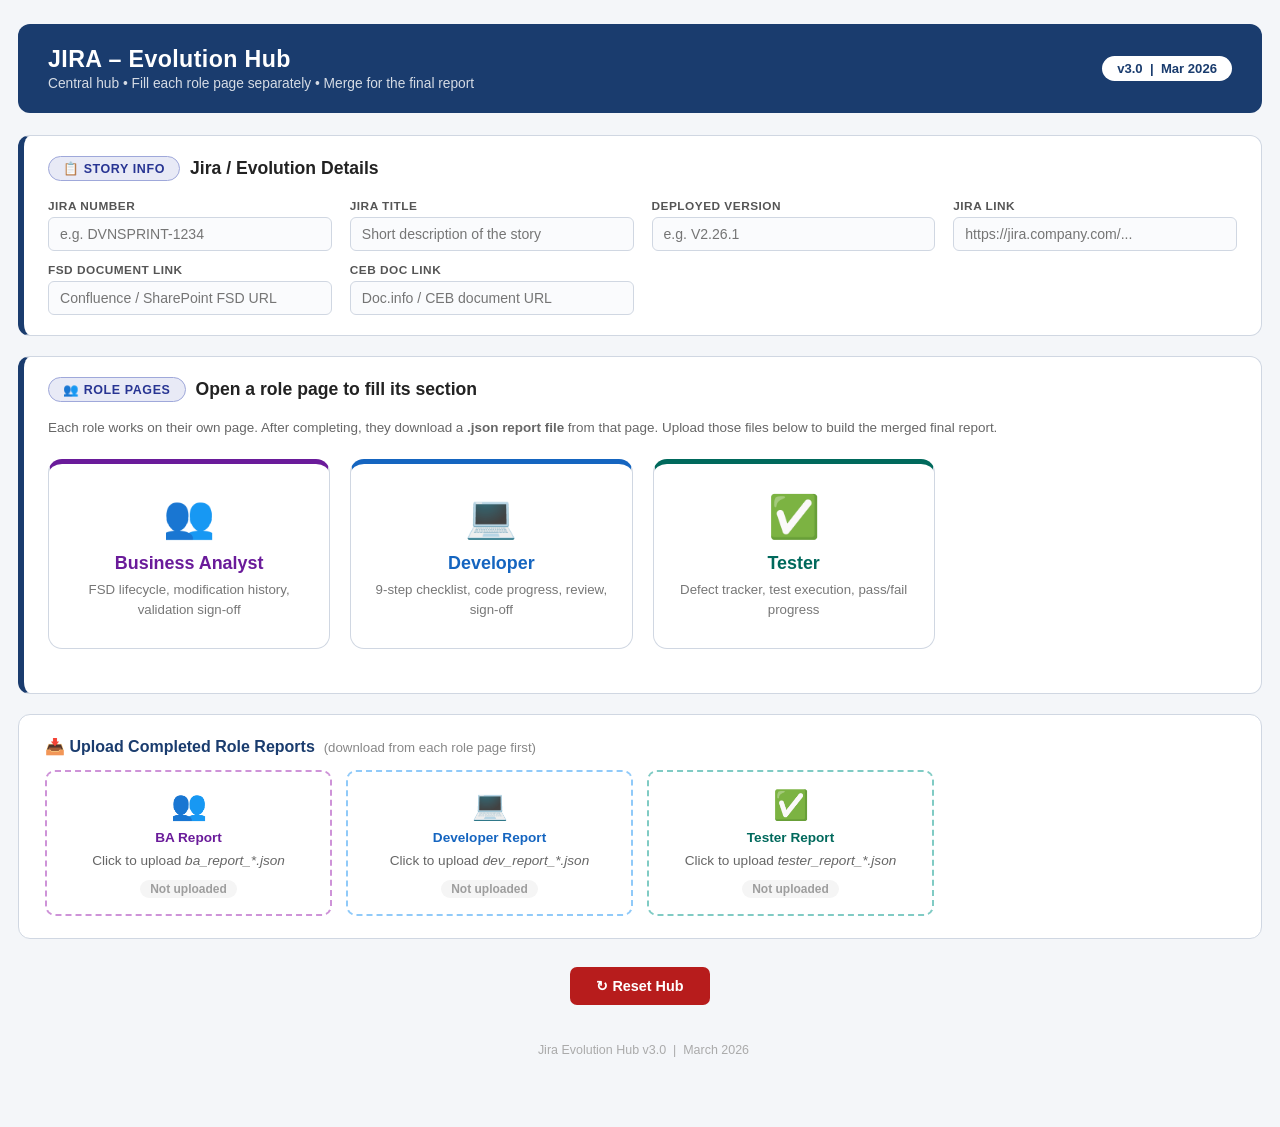
==== commit 05e24d74: "PrimaryPgV4" ====
--- a/index.html
+++ b/index.html
@@ -3,7 +3,7 @@
 <head>
   <meta charset="UTF-8"/>
   <meta name="viewport" content="width=device-width,initial-scale=1.0"/>
-  <title>CRONOS – Jira Evolution Hub</title>
+  <title>Jira Evolution Hub</title>
   <link rel="stylesheet" href="shared.css"/>
   <style>
     .role-cards{display:grid;grid-template-columns:repeat(auto-fill,minmax(280px,1fr));gap:20px;margin:24px 0}
@@ -56,7 +56,7 @@
 
 <header>
   <div>
-    <h1>CRONOS &ndash; Jira Evolution Hub</h1>
+    <h1>JIRA &ndash; Evolution Hub</h1>
     <p>Central hub &bull; Fill each role page separately &bull; Merge for the final report</p>
   </div>
   <span class="badge">v3.0 &nbsp;|&nbsp; Mar 2026</span>
@@ -157,7 +157,7 @@
   <button class="btn-reset" onclick="resetHub()">&#8635; Reset Hub</button>
 </div>
 
-<footer>CRONOS &nbsp;|&nbsp; Jira Evolution Hub v3.0 &nbsp;|&nbsp; March 2026</footer>
+<footer>&nbsp; Jira Evolution Hub v3.0 &nbsp;|&nbsp; March 2026</footer>
 
 <script>
 const HUB_IDS = ['fi-jira-number','fi-jira-title','fi-version','fi-jira-link','fi-fsd-link','fi-ceb-link'];
@@ -353,7 +353,7 @@
   @media print{body{background:#fff}}
 </style></head><body>
 <h1>&#128202; Evolution Final Report</h1>
-<p style="color:#888;font-size:8pt;margin-bottom:16px">Generated: ${now} &nbsp;|&nbsp; CRONOS v3.0</p>
+<p style="color:#888;font-size:8pt;margin-bottom:16px">Generated: ${now} &nbsp;|&nbsp; Jira v3.0</p>
 <div class="meta">
   <div class="mb"><label>Jira</label><div class="mb-val">${jiraNum}</div></div>
   <div class="mb"><label>Title</label><div class="mb-val">${jiraTitle}</div></div>
@@ -426,7 +426,7 @@
   <div class="bar-outer"><div class="bar-test" style="width:${testPct}%"></div></div>
 </div>
 
-<p style="margin-top:20px;font-size:8pt;color:#aaa;text-align:center">CRONOS &nbsp;|&nbsp; Evolution Tracker v3.0 &nbsp;|&nbsp; ${now}</p>
+<p style="margin-top:20px;font-size:8pt;color:#aaa;text-align:center">Jira &nbsp;|&nbsp; Evolution Tracker v3.0 &nbsp;|&nbsp; ${now}</p>
 </body></html>`;
 
   const blob=new Blob([html],{type:'text/html'});
@@ -453,3 +453,5 @@
 </script>
 </body>
 </html>
+
+
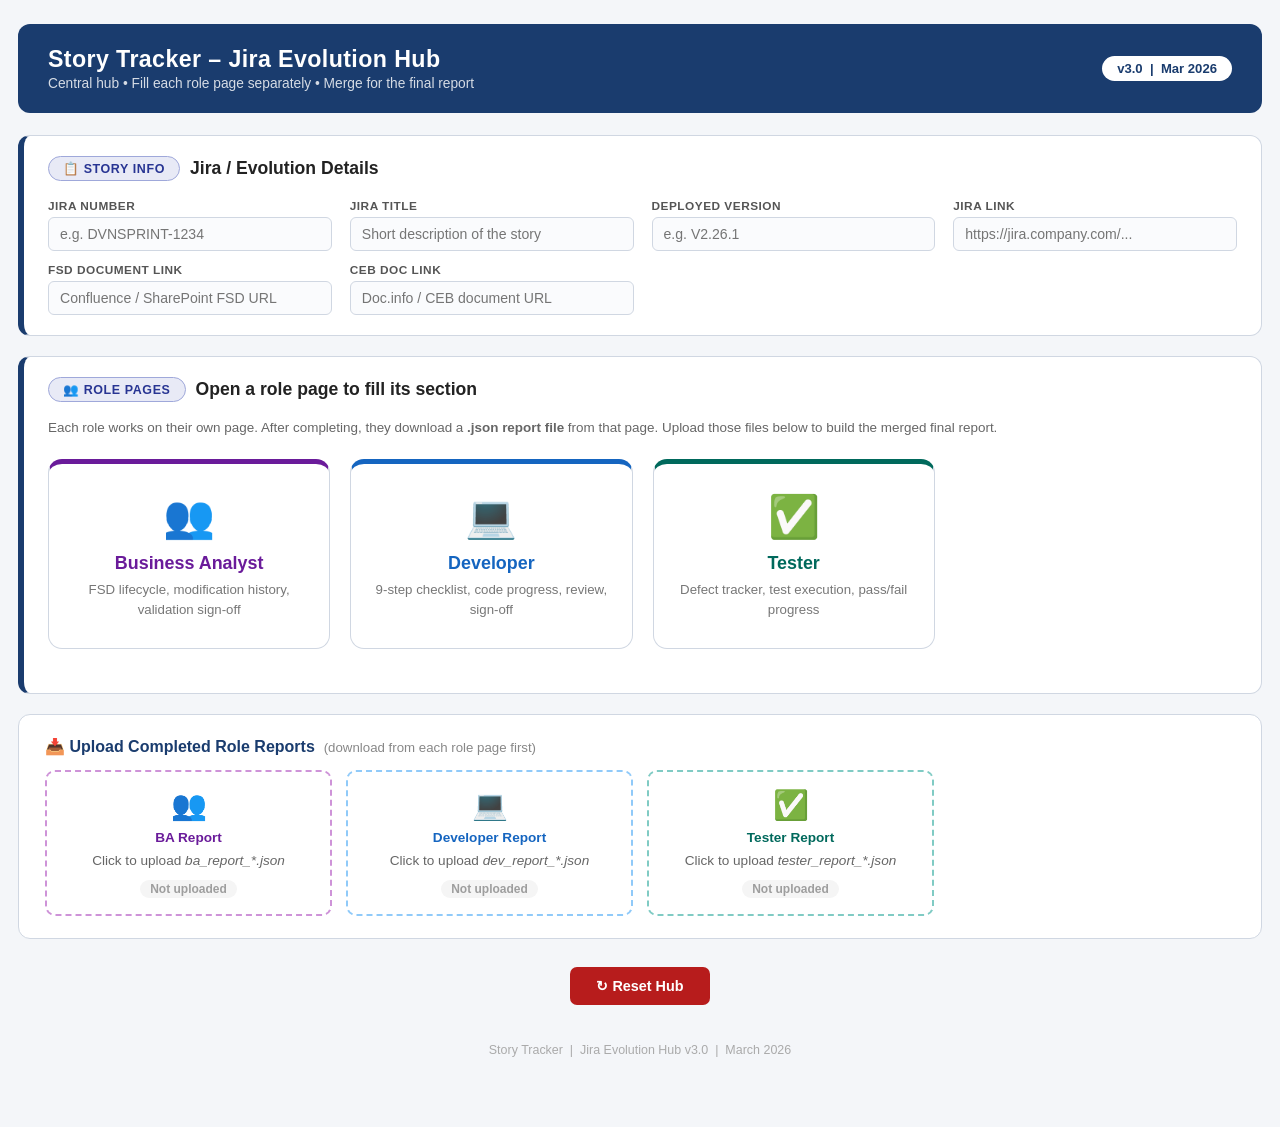
==== commit e6aba6aa: "Add files via upload Enhancement_V4" ====
--- a/index.html
+++ b/index.html
@@ -3,7 +3,7 @@
 <head>
   <meta charset="UTF-8"/>
   <meta name="viewport" content="width=device-width,initial-scale=1.0"/>
-  <title>Jira Evolution Hub</title>
+  <title>Story Tracker – Jira Evolution Hub</title>
   <link rel="stylesheet" href="shared.css"/>
   <style>
     .role-cards{display:grid;grid-template-columns:repeat(auto-fill,minmax(280px,1fr));gap:20px;margin:24px 0}
@@ -56,7 +56,7 @@
 
 <header>
   <div>
-    <h1>JIRA &ndash; Evolution Hub</h1>
+    <h1>Story Tracker &ndash; Jira Evolution Hub</h1>
     <p>Central hub &bull; Fill each role page separately &bull; Merge for the final report</p>
   </div>
   <span class="badge">v3.0 &nbsp;|&nbsp; Mar 2026</span>
@@ -157,13 +157,13 @@
   <button class="btn-reset" onclick="resetHub()">&#8635; Reset Hub</button>
 </div>
 
-<footer>&nbsp; Jira Evolution Hub v3.0 &nbsp;|&nbsp; March 2026</footer>
+<footer>Story Tracker &nbsp;|&nbsp; Jira Evolution Hub v3.0 &nbsp;|&nbsp; March 2026</footer>
 
 <script>
 const HUB_IDS = ['fi-jira-number','fi-jira-title','fi-version','fi-jira-link','fi-fsd-link','fi-ceb-link'];
 const roleData = {ba:null, dev:null, tester:null};
 
-function hubKey(){ return 'cronos_hub_'+(document.getElementById('fi-jira-number')?.value.trim()||'default'); }
+function hubKey(){ return 'tracker_hub_'+(document.getElementById('fi-jira-number')?.value.trim()||'default'); }
 
 function autoSave(){
   const s={};
@@ -353,7 +353,7 @@
   @media print{body{background:#fff}}
 </style></head><body>
 <h1>&#128202; Evolution Final Report</h1>
-<p style="color:#888;font-size:8pt;margin-bottom:16px">Generated: ${now} &nbsp;|&nbsp; Jira v3.0</p>
+<p style="color:#888;font-size:8pt;margin-bottom:16px">Generated: ${now} &nbsp;|&nbsp; Story Tracker v3.0</p>
 <div class="meta">
   <div class="mb"><label>Jira</label><div class="mb-val">${jiraNum}</div></div>
   <div class="mb"><label>Title</label><div class="mb-val">${jiraTitle}</div></div>
@@ -426,7 +426,7 @@
   <div class="bar-outer"><div class="bar-test" style="width:${testPct}%"></div></div>
 </div>
 
-<p style="margin-top:20px;font-size:8pt;color:#aaa;text-align:center">Jira &nbsp;|&nbsp; Evolution Tracker v3.0 &nbsp;|&nbsp; ${now}</p>
+<p style="margin-top:20px;font-size:8pt;color:#aaa;text-align:center">Story Tracker &nbsp;|&nbsp; Evolution Tracker v3.0 &nbsp;|&nbsp; ${now}</p>
 </body></html>`;
 
   const blob=new Blob([html],{type:'text/html'});
@@ -453,5 +453,3 @@
 </script>
 </body>
 </html>
-
-
--- a/shared.css
+++ b/shared.css
@@ -1,5 +1,5 @@
 /* ═══════════════════════════════════════
-   CRONOS  –  Shared Stylesheet v3.0
+   Story Tracker  –  Shared Stylesheet v3.0
 ═══════════════════════════════════════ */
 :root {
   --primary:#1a3c6e; --primary-light:#2952a3;
